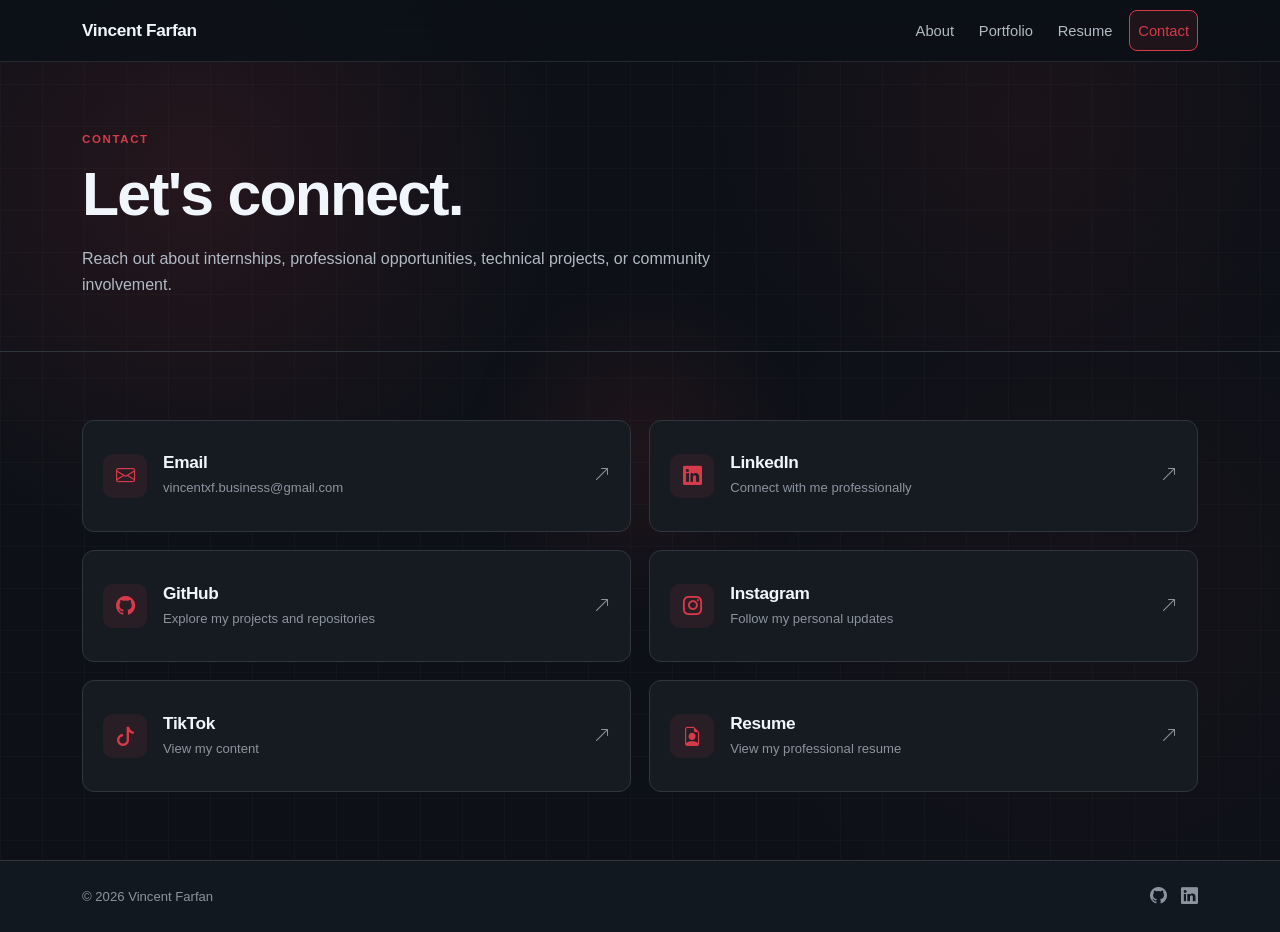
==== contact.html @ 627cd4a5 "Updated Styling" ====
<!DOCTYPE html>
<html lang="en">
<head>
    <meta charset="UTF-8" />
    <meta name="viewport" content="width=device-width, initial-scale=1.0" />

    <meta
        name="description"
        content="Contact Vincent Farfan through email, LinkedIn, GitHub, Instagram, and TikTok."
    />

    <title>Contact | Vincent Farfan</title>

    <link
        href="https://cdn.jsdelivr.net/npm/bootstrap@5.3.7/dist/css/bootstrap.min.css"
        rel="stylesheet"
    />

    <link
        href="https://cdn.jsdelivr.net/npm/bootstrap-icons@1.13.1/font/bootstrap-icons.min.css"
        rel="stylesheet"
    />

    <link rel="stylesheet" href="style.css" />
</head>

<body>

    <nav class="navbar navbar-expand-lg navbar-dark site-navbar">
        <div class="container">

            <a class="navbar-brand" href="index.html">
                Vincent Farfan
            </a>

            <button
                class="navbar-toggler"
                type="button"
                data-bs-toggle="collapse"
                data-bs-target="#mainNavigation"
                aria-controls="mainNavigation"
                aria-expanded="false"
                aria-label="Open navigation"
            >
                <span class="navbar-toggler-icon"></span>
            </button>

            <div
                class="collapse navbar-collapse"
                id="mainNavigation"
            >
                <ul class="navbar-nav ms-auto align-items-lg-center">

                    <li class="nav-item">
                        <a class="nav-link" href="index.html">
                            About
                        </a>
                    </li>

                    <li class="nav-item">
                        <a class="nav-link" href="portfolio.html">
                            Portfolio
                        </a>
                    </li>

                    <li class="nav-item">
                        <a class="nav-link" href="resume.html">
                            Resume
                        </a>
                    </li>

                    <li class="nav-item">
                        <a
                            class="nav-link contact-nav-link active"
                            aria-current="page"
                            href="contact.html"
                        >
                            Contact
                        </a>
                    </li>

                </ul>
            </div>

        </div>
    </nav>

    <main>

        <section class="page-hero">
            <div class="container">

                <p class="eyebrow">Contact</p>

                <h1>Let's connect.</h1>

                <p>
                    Reach out about internships, professional opportunities,
                    technical projects, or community involvement.
                </p>

            </div>
        </section>

        <section class="page-section">
            <div class="container">

                <div class="contact-grid">

                    <!-- Email -->
                    <a
                        href="mailto:vincentxf.business@gmail.com?subject=Portfolio%20Inquiry"
                        class="contact-card"
                    >
                        <i class="bi bi-envelope contact-icon"></i>

                        <div>
                            <h2>Email</h2>

                            <p>
                                vincentxf.business@gmail.com
                            </p>
                        </div>

                        <i class="bi bi-arrow-up-right contact-arrow"></i>
                    </a>

                    <!-- LinkedIn -->
                    <a
                        href="https://www.linkedin.com/in/vincent-farfan-723b922ba"
                        target="_blank"
                        rel="noopener noreferrer"
                        class="contact-card"
                    >
                        <i class="bi bi-linkedin contact-icon"></i>

                        <div>
                            <h2>LinkedIn</h2>

                            <p>
                                Connect with me professionally
                            </p>
                        </div>

                        <i class="bi bi-arrow-up-right contact-arrow"></i>
                    </a>

                    <!-- GitHub -->
                    <a
                        href="https://github.com/VXF-Vinnie"
                        target="_blank"
                        rel="noopener noreferrer"
                        class="contact-card"
                    >
                        <i class="bi bi-github contact-icon"></i>

                        <div>
                            <h2>GitHub</h2>

                            <p>
                                Explore my projects and repositories
                            </p>
                        </div>

                        <i class="bi bi-arrow-up-right contact-arrow"></i>
                    </a>

                    <!-- Instagram -->
                    <a
                        href="https://www.instagram.com/vinnie_vxf/"
                        target="_blank"
                        rel="noopener noreferrer"
                        class="contact-card"
                    >
                        <i class="bi bi-instagram contact-icon"></i>

                        <div>
                            <h2>Instagram</h2>

                            <p>
                                Follow my personal updates
                            </p>
                        </div>

                        <i class="bi bi-arrow-up-right contact-arrow"></i>
                    </a>

                    <!-- TikTok -->
                    <a
                        href="https://www.tiktok.com/@vinnie_VXF"
                        target="_blank"
                        rel="noopener noreferrer"
                        class="contact-card"
                    >
                        <i class="bi bi-tiktok contact-icon"></i>

                        <div>
                            <h2>TikTok</h2>

                            <p>
                                View my content
                            </p>
                        </div>

                        <i class="bi bi-arrow-up-right contact-arrow"></i>
                    </a>

                    <!-- Resume -->
                    <a
                        href="assets/Vincent_Farfan_Resume.pdf"
                        target="_blank"
                        rel="noopener noreferrer"
                        class="contact-card"
                    >
                        <i class="bi bi-file-earmark-person contact-icon"></i>

                        <div>
                            <h2>Resume</h2>

                            <p>
                                View my professional resume
                            </p>
                        </div>

                        <i class="bi bi-arrow-up-right contact-arrow"></i>
                    </a>

                </div>

            </div>
        </section>

    </main>

    <footer class="site-footer">
        <div class="container footer-content">

            <p>
                &copy; <span class="current-year"></span> Vincent Farfan
            </p>

            <div class="footer-socials">

                <a
                    href="https://github.com/VXF-Vinnie"
                    target="_blank"
                    rel="noopener noreferrer"
                    aria-label="Vincent Farfan on GitHub"
                >
                    <i class="bi bi-github"></i>
                </a>

                <a
                    href="https://www.linkedin.com/in/vincent-farfan-723b922ba"
                    target="_blank"
                    rel="noopener noreferrer"
                    aria-label="Vincent Farfan on LinkedIn"
                >
                    <i class="bi bi-linkedin"></i>
                </a>

            </div>

        </div>
    </footer>

    <script src="https://cdn.jsdelivr.net/npm/bootstrap@5.3.7/dist/js/bootstrap.bundle.min.js"></script>
    <script src="script.js"></script>

</body>
</html>
---- style.css ----
/* ========================================
   Global Variables
======================================== */

:root {
    --background: #0d1117;
    --background-secondary: #111820;
    --card-background: #161b22;
    --card-hover: #1c222b;
    --border-color: #30363d;

    --primary-text: #f0f6fc;
    --secondary-text: #b1bac4;
    --muted-text: #8b949e;

    --accent: #d73a49;
    --accent-hover: #ed4c5c;
    --accent-soft: rgba(215, 58, 73, 0.1);

    --border-radius: 12px;
    --transition: 0.25s ease;
}


/* ========================================
   Base Styles
======================================== */

* {
    box-sizing: border-box;
}

html {
    scroll-behavior: smooth;
}

body {
    min-height: 100vh;
    margin: 0;

    display: flex;
    flex-direction: column;

    color: var(--primary-text);

    font-family:
        Inter,
        -apple-system,
        BlinkMacSystemFont,
        "Segoe UI",
        sans-serif;

    font-size: 0.96rem;
    line-height: 1.65;

    background-color: var(--background);

    background-image:
        radial-gradient(
            circle at 15% 20%,
            rgba(215, 58, 73, 0.12),
            transparent 28%
        ),
        radial-gradient(
            circle at 85% 65%,
            rgba(120, 30, 45, 0.08),
            transparent 30%
        ),
        linear-gradient(
            rgba(255, 255, 255, 0.018) 1px,
            transparent 1px
        ),
        linear-gradient(
            90deg,
            rgba(255, 255, 255, 0.018) 1px,
            transparent 1px
        );

    background-size:
        auto,
        auto,
        42px 42px,
        42px 42px;

    background-attachment: fixed;
}

main {
    flex: 1;
}

img {
    display: block;
    max-width: 100%;
}

a {
    color: inherit;
}

h1,
h2,
h3 {
    margin-top: 0;
    color: var(--primary-text);
    font-weight: 700;
}

h1 {
    max-width: 760px;
    font-size: clamp(2.2rem, 5vw, 3.8rem);
    line-height: 1.1;
    letter-spacing: -0.03em;
}

h2 {
    font-size: clamp(1.55rem, 3vw, 2.25rem);
    line-height: 1.2;
    letter-spacing: -0.02em;
}

h3 {
    font-size: 1.08rem;
}

p {
    color: var(--secondary-text);
}


/* ========================================
   Navigation
======================================== */

.site-navbar {
    position: sticky;
    top: 0;
    z-index: 1000;

    padding: 0.65rem 0;

    background-color: rgba(13, 17, 23, 0.92);
    border-bottom: 1px solid rgba(48, 54, 61, 0.7);

    backdrop-filter: blur(14px);
    -webkit-backdrop-filter: blur(14px);
}

.navbar-brand {
    color: var(--primary-text);
    font-size: 1.08rem;
    font-weight: 700;
    letter-spacing: -0.02em;
}

.navbar-brand:hover,
.navbar-brand:focus {
    color: var(--accent);
}

.site-navbar .nav-link {
    position: relative;

    margin-left: 0.55rem;
    padding: 0.45rem 0.65rem;

    color: var(--secondary-text);
    font-size: 0.92rem;
    font-weight: 500;

    transition:
        color var(--transition),
        background-color var(--transition),
        border-color var(--transition);
}

.site-navbar .nav-link:hover,
.site-navbar .nav-link:focus {
    color: var(--primary-text);
}

.site-navbar .nav-link.active {
    color: var(--accent);
}

.contact-nav-link {
    border: 1px solid var(--border-color);
    border-radius: 8px;
}

.contact-nav-link:hover,
.contact-nav-link.active {
    border-color: var(--accent);
    background-color: var(--accent-soft);
}

.navbar-toggler {
    border-color: var(--border-color);
}

.navbar-toggler:focus {
    box-shadow: 0 0 0 0.18rem var(--accent-soft);
}


/* ========================================
   Shared Layout
======================================== */

.eyebrow {
    margin-bottom: 0.75rem;

    color: var(--accent);
    font-size: 0.72rem;
    font-weight: 700;
    letter-spacing: 0.14em;
    text-transform: uppercase;
}

.page-section {
    padding: 4.25rem 0;
}

.alternate-section {
    background-color: rgba(17, 24, 32, 0.88);
    border-top: 1px solid var(--border-color);
    border-bottom: 1px solid var(--border-color);

    backdrop-filter: blur(4px);
    -webkit-backdrop-filter: blur(4px);
}

.section-heading {
    max-width: 700px;
    margin-bottom: 2.25rem;
}

.section-heading > p:last-child {
    margin-bottom: 0;
    font-size: 1rem;
}


/* ========================================
   About Landing Page
======================================== */

.about-hero {
    min-height: auto;
    padding: 4.75rem 0;

    display: flex;
    align-items: center;
}

.hero-lead {
    max-width: 700px;

    margin-top: 1.25rem;
    margin-bottom: 0.85rem;

    color: var(--primary-text);
    font-size: clamp(1.05rem, 1.6vw, 1.22rem);
    line-height: 1.55;
}

.hero-description {
    max-width: 650px;
    margin-bottom: 0;

    color: var(--secondary-text);
    font-size: 0.98rem;
}

.profile-photo-wrapper {
    width: min(275px, 70vw);
    aspect-ratio: 1;
    margin-inline: auto;

    padding: 6px;

    background:
        linear-gradient(
            145deg,
            var(--accent),
            transparent 52%
        );

    border-radius: 50%;
}

.profile-photo {
    width: 100%;
    height: 100%;

    object-fit: cover;
    object-position: center;

    border: 6px solid var(--background);
    border-radius: 50%;
}

.about-copy {
    max-width: 800px;
}

.about-copy p {
    margin-bottom: 1.15rem;
    font-size: 1rem;
}

.about-copy p:last-child {
    margin-bottom: 0;
}


/* ========================================
   Buttons
======================================== */

.button-group {
    display: flex;
    flex-wrap: wrap;
    gap: 0.8rem;

    margin-top: 1.6rem;
}

.site-button {
    min-height: 41px;
    padding: 0.58rem 0.95rem;

    display: inline-flex;
    align-items: center;
    justify-content: center;
    gap: 0.45rem;

    border: 1px solid transparent;
    border-radius: 8px;

    text-decoration: none;
    font-size: 0.9rem;
    font-weight: 600;

    transition:
        transform var(--transition),
        border-color var(--transition),
        background-color var(--transition),
        color var(--transition);
}

.site-button:hover {
    transform: translateY(-2px);
}

.primary-button {
    background-color: var(--accent);
    color: #ffffff;
}

.primary-button:hover,
.primary-button:focus {
    background-color: var(--accent-hover);
    color: #ffffff;
}

.secondary-button {
    background-color: transparent;
    border-color: var(--border-color);
    color: var(--primary-text);
}

.secondary-button:hover,
.secondary-button:focus {
    background-color: var(--card-background);
    border-color: var(--accent);
    color: var(--primary-text);
}


/* ========================================
   Information Cards
======================================== */

.information-card {
    height: 100%;
    padding: 1.5rem;

    background: rgba(22, 27, 34, 0.82);
    border: 1px solid rgba(255,255,255,.06);
    border-radius: var(--border-radius);

    backdrop-filter: blur(10px);
    -webkit-backdrop-filter: blur(10px);

    transition:
        transform .25s ease,
        border-color .25s ease,
        box-shadow .25s ease;
}

.information-card:hover{
    transform: translateY(-4px);
    border-color: rgba(215,58,73,.45);

    box-shadow:
        0 12px 30px rgba(0,0,0,.35),
        0 0 20px rgba(215,58,73,.08);
}

.card-icon {
    display: inline-block;
    margin-bottom: 1rem;

    color: var(--accent);
    font-size: 1.55rem;
}

.information-card h3 {
    margin-bottom: 0.55rem;
}

.information-card p {
    margin-bottom: 0;
    font-size: 0.94rem;
}


/* ========================================
   Community Service
======================================== */

.community-card {
    padding: 1.5rem;

    display: flex;
    align-items: flex-start;
    gap: 1.1rem;

    background-color: var(--card-background);
    border: 1px solid var(--border-color);
    border-radius: var(--border-radius);
}

.community-icon {
    width: 48px;
    height: 48px;
    flex-shrink: 0;

    display: grid;
    place-items: center;

    background-color: var(--accent-soft);
    border-radius: 10px;

    color: var(--accent);
    font-size: 1.3rem;
}

.community-card h3 {
    margin-bottom: 0.5rem;
}

.community-card p:last-child {
    margin-bottom: 0;
}

.placeholder-note {
    color: var(--muted-text);
    font-style: italic;
}


/* ========================================
   Interior Page Hero
======================================== */

.page-hero {
    padding: 4.25rem 0 3.25rem;

    background:
        radial-gradient(
            circle at 80% 20%,
            rgba(215, 58, 73, 0.07),
            transparent 32%
        );

    border-bottom: 1px solid var(--border-color);
}

.page-hero h1 {
    max-width: 820px;
}

.page-hero > .container > p:last-of-type {
    max-width: 680px;

    margin-top: 1.1rem;
    margin-bottom: 0;

    font-size: 1rem;
}


/* ========================================
   Portfolio
======================================== */

.portfolio-grid {
    display: grid;
    grid-template-columns: repeat(2, minmax(0, 1fr));
    gap: 1.4rem;
}

.project-card {
    min-height: 100%;
    padding: 1.75rem;

    display: flex;
    flex-direction: column;

    background: rgba(22,27,34,.82);
    border: 1px solid rgba(255,255,255,.06);
    border-radius: var(--border-radius);

    backdrop-filter: blur(10px);
    -webkit-backdrop-filter: blur(10px);

    transition:
        transform .25s ease,
        border-color .25s ease,
        box-shadow .25s ease;
}

.project-card:hover{

    transform: translateY(-4px);

    border-color: rgba(215,58,73,.45);

    box-shadow:
        0 12px 30px rgba(0,0,0,.35),
        0 0 20px rgba(215,58,73,.08);
}

.project-card-header {
    margin-bottom: 1.1rem;

    display: flex;
    align-items: center;
    justify-content: space-between;
}

.project-number {
    color: var(--muted-text);
    font-family: monospace;
    font-size: 0.82rem;
}

.project-icon {
    color: var(--accent);
    font-size: 1.55rem;
}

.project-card h2 {
    font-size: 1.45rem;
}

.project-card p {
    font-size: 0.94rem;
}

.project-tech {
    color: var(--accent);
    font-size: 0.82rem;
    font-weight: 600;
}

.tag-list {
    margin-top: auto;
    padding-top: 1.15rem;

    display: flex;
    flex-wrap: wrap;
    gap: 0.5rem;
}

.tag-list span {
    padding: 0.28rem 0.58rem;

    background-color: var(--accent-soft);
    border: 1px solid rgba(215, 58, 73, 0.22);
    border-radius: 999px;

    color: var(--secondary-text);
    font-size: 0.74rem;
}

.project-links {
    margin-top: 1.35rem;

    display: flex;
    flex-wrap: wrap;
    gap: 0.7rem;
}


/* ========================================
   Resume
======================================== */

.resume-grid {
    margin-bottom: 1.5rem;

    display: grid;
    grid-template-columns: repeat(2, minmax(0, 1fr));
    gap: 1.4rem;
}

.resume-card {

    padding: 1.5rem;

    background: rgba(22,27,34,.82);

    border: 1px solid rgba(255,255,255,.06);

    border-radius: var(--border-radius);

    backdrop-filter: blur(10px);
    -webkit-backdrop-filter: blur(10px);

    transition:
        transform .25s ease,
        border-color .25s ease,
        box-shadow .25s ease;
}

.resume-card:hover{

    transform: translateY(-4px);

    border-color: rgba(215,58,73,.45);

    box-shadow:
        0 12px 30px rgba(0,0,0,.35),
        0 0 20px rgba(215,58,73,.08);
}

.full-width-card {
    width: 100%;
}

.resume-heading {
    margin-bottom: 1.15rem;

    display: flex;
    align-items: center;
    gap: 0.7rem;
}

.resume-heading i {
    color: var(--accent);
    font-size: 1.3rem;
}

.resume-heading h2 {
    margin-bottom: 0;
    font-size: 1.4rem;
}

.resume-card h3 {
    margin-bottom: 0.4rem;
}

.resume-card p,
.resume-card li {
    font-size: 0.94rem;
}

.resume-card ul {
    margin-bottom: 0;
    padding-left: 1.15rem;

    color: var(--secondary-text);
}

.skill-group {
    margin-bottom: 1rem;
}

.skill-group:last-child {
    margin-bottom: 0;
}

.skill-group h3 {
    color: var(--accent);
    font-size: 0.88rem;
}

.skill-group p {
    margin-bottom: 0;
}

.resume-project {
    padding: 1.15rem 0;
    border-bottom: 1px solid var(--border-color);
}

.resume-project:first-of-type {
    padding-top: 0;
}

.resume-project:last-child {
    padding-bottom: 0;
    border-bottom: 0;
}

.resume-project p:last-child {
    margin-bottom: 0;
}

.resume-preview {
    overflow: hidden;

    background-color: var(--card-background);
    border: 1px solid var(--border-color);
    border-radius: var(--border-radius);
}

.resume-frame {
    width: 100%;
    height: 720px;

    display: block;

    border: 0;
}


/* ========================================
   Contact
======================================== */

.contact-grid {
    display: grid;
    grid-template-columns: repeat(2, minmax(0, 1fr));
    gap: 1.15rem;
}

.contact-card {
    min-height: 112px;
    padding: 1.25rem;

    display: grid;
    grid-template-columns: auto 1fr auto;
    align-items: center;
    gap: 1rem;

    background-color: var(--card-background);
    border: 1px solid var(--border-color);
    border-radius: var(--border-radius);

    color: var(--primary-text);
    text-decoration: none;

    transition:
        transform var(--transition),
        border-color var(--transition),
        background-color var(--transition);
}

.contact-card:hover,
.contact-card:focus {
    transform: translateY(-3px);
    background-color: var(--card-hover);
    border-color: var(--accent);
    color: var(--primary-text);
}

.contact-icon {
    width: 44px;
    height: 44px;

    display: grid;
    place-items: center;

    background-color: var(--accent-soft);
    border-radius: 10px;

    color: var(--accent);
    font-size: 1.2rem;
}

.contact-card h2 {
    margin-bottom: 0.25rem;
    font-size: 1.08rem;
}

.contact-card p {
    margin-bottom: 0;

    color: var(--muted-text);
    font-size: 0.82rem;

    overflow-wrap: anywhere;
}

.contact-arrow {
    color: var(--muted-text);
    font-size: 1rem;

    transition:
        color var(--transition),
        transform var(--transition);
}

.contact-card:hover .contact-arrow {
    color: var(--accent);
    transform: translate(2px, -2px);
}


/* ========================================
   Footer
======================================== */

.site-footer {
    padding: 1.35rem 0;

    background-color: var(--background-secondary);
    border-top: 1px solid var(--border-color);
}

.footer-content {
    display: flex;
    align-items: center;
    justify-content: space-between;
    gap: 1rem;
}

.footer-content p {
    margin-bottom: 0;

    color: var(--muted-text);
    font-size: 0.82rem;
}

.footer-socials {
    display: flex;
    align-items: center;
    gap: 0.85rem;
}

.footer-socials a {
    color: var(--muted-text);
    font-size: 1.05rem;

    transition:
        color var(--transition),
        transform var(--transition);
}

.footer-socials a:hover,
.footer-socials a:focus {
    color: var(--accent);
    transform: translateY(-2px);
}


/* ========================================
   Responsive Design
======================================== */

@media (max-width: 991px) {
    .site-navbar .nav-link {
        margin-left: 0;
        margin-top: 0.3rem;
    }

    .contact-nav-link {
        display: inline-block;
    }

    .about-hero {
        padding: 4rem 0;
    }

    .portfolio-grid,
    .resume-grid {
        grid-template-columns: 1fr;
    }
}

@media (max-width: 767px) {
    .page-section {
        padding: 3.6rem 0;
    }

    .page-hero {
        padding: 3.75rem 0 3rem;
    }

    .profile-photo-wrapper {
        width: min(240px, 68vw);
    }

    .community-card{

    padding:1.5rem;

    display:flex;
    gap:1.25rem;

    background:rgba(22,27,34,.82);

    border:1px solid rgba(255,255,255,.06);

    border-radius:var(--border-radius);

    backdrop-filter:blur(10px);
    -webkit-backdrop-filter:blur(10px);

    transition:
        transform .25s ease,
        border-color .25s ease,
        box-shadow .25s ease;
}

.community-card:hover{

    transform:translateY(-4px);

    border-color:rgba(215,58,73,.45);

    box-shadow:
        0 12px 30px rgba(0,0,0,.35),
        0 0 20px rgba(215,58,73,.08);
}

    .contact-grid {
        grid-template-columns: 1fr;
    }

    .contact-card{

    min-height:110px;

    padding:1.35rem;

    display:grid;

    grid-template-columns:auto 1fr auto;

    gap:1rem;

    align-items:center;

    background:rgba(22,27,34,.82);

    border:1px solid rgba(255,255,255,.06);

    border-radius:var(--border-radius);

    color:var(--primary-text);

    text-decoration:none;

    backdrop-filter:blur(10px);
    -webkit-backdrop-filter:blur(10px);

    transition:
        transform .25s ease,
        border-color .25s ease,
        box-shadow .25s ease;
}

.contact-card:hover{

    transform:translateY(-4px);

    border-color:rgba(215,58,73,.45);

    color:var(--primary-text);

    box-shadow:
        0 12px 30px rgba(0,0,0,.35),
        0 0 20px rgba(215,58,73,.08);
}

    .resume-frame {
        height: 560px;
    }
}

@media (max-width: 575px) {
    h1 {
        font-size: 2.15rem;
    }

    h2 {
        font-size: 1.55rem;
    }

    .button-group,
    .project-links {
        flex-direction: column;
    }

    .site-button {
        width: 100%;
    }

    .project-card,
    .resume-card,
    .information-card,
    .community-card {
        padding: 1.25rem;
    }

    .contact-card {
        grid-template-columns: auto 1fr;
    }

    .contact-arrow {
        display: none;
    }

    .footer-content {
        flex-direction: column;
        text-align: center;
    }

    .resume-frame {
        height: 480px;
    }
}
body::before {
    content: "";
    position: fixed;
    inset: 0;
    z-index: -1;
    pointer-events: none;

    background:
        radial-gradient(
            420px circle at var(--mouse-x, 50%) var(--mouse-y, 50%),
            rgba(215, 58, 73, 0.09),
            transparent 42%
        );
}
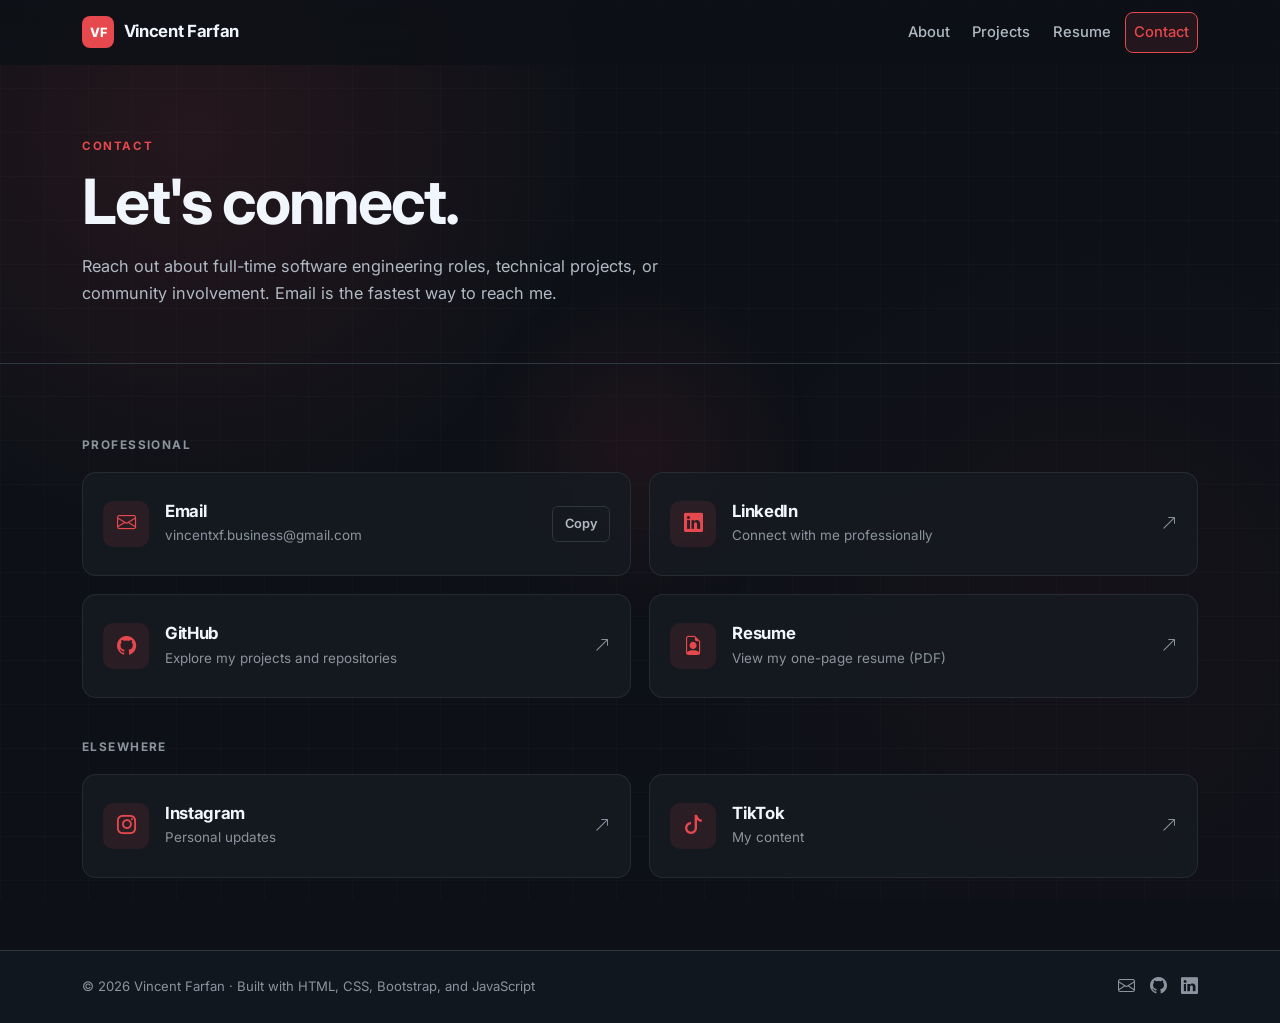
==== commit b6969888: "Redesign site, fix headshot path, add Split and SCRUBIT projects, update resume" ====
--- a/contact.html
+++ b/contact.html
@@ -3,226 +3,149 @@
 <head>
     <meta charset="UTF-8" />
     <meta name="viewport" content="width=device-width, initial-scale=1.0" />
-
-    <meta
-        name="description"
-        content="Contact Vincent Farfan through email, LinkedIn, GitHub, Instagram, and TikTok."
-    />
+    <meta name="description" content="Contact Vincent Farfan by email, LinkedIn, or GitHub." />
+    <meta name="author" content="Vincent Farfan" />
+    <meta name="theme-color" content="#0d1117" />
 
     <title>Contact | Vincent Farfan</title>
 
-    <link
-        href="https://cdn.jsdelivr.net/npm/bootstrap@5.3.7/dist/css/bootstrap.min.css"
-        rel="stylesheet"
-    />
+    <!-- Social link previews -->
+    <meta property="og:type" content="website" />
+    <meta property="og:title" content="Contact | Vincent Farfan" />
+    <meta property="og:description" content="Contact Vincent Farfan by email, LinkedIn, or GitHub." />
+    <meta property="og:url" content="https://vxf-vinnie.github.io/contact.html" />
+    <meta property="og:image" content="https://vxf-vinnie.github.io/images/vincentpfp.PNG" />
+    <link rel="canonical" href="https://vxf-vinnie.github.io/contact.html" />
 
-    <link
-        href="https://cdn.jsdelivr.net/npm/bootstrap-icons@1.13.1/font/bootstrap-icons.min.css"
-        rel="stylesheet"
-    />
+    <link rel="icon" href="favicon.svg" type="image/svg+xml" />
 
+    <!-- Fonts -->
+    <link rel="preconnect" href="https://fonts.googleapis.com" />
+    <link rel="preconnect" href="https://fonts.gstatic.com" crossorigin />
+    <link href="https://fonts.googleapis.com/css2?family=Inter:wght@400;500;600;700;800&display=swap" rel="stylesheet" />
+
+    <!-- Bootstrap + icons -->
+    <link href="https://cdn.jsdelivr.net/npm/bootstrap@5.3.7/dist/css/bootstrap.min.css" rel="stylesheet" />
+    <link href="https://cdn.jsdelivr.net/npm/bootstrap-icons@1.13.1/font/bootstrap-icons.min.css" rel="stylesheet" />
+
+    <!-- Custom CSS -->
     <link rel="stylesheet" href="style.css" />
 </head>
 
 <body>
 
+    <a class="skip-link" href="#main">Skip to content</a>
+
+    <!-- Navigation -->
     <nav class="navbar navbar-expand-lg navbar-dark site-navbar">
         <div class="container">
 
             <a class="navbar-brand" href="index.html">
+                <span class="brand-mark" aria-hidden="true">VF</span>
                 Vincent Farfan
             </a>
 
-            <button
-                class="navbar-toggler"
-                type="button"
-                data-bs-toggle="collapse"
-                data-bs-target="#mainNavigation"
-                aria-controls="mainNavigation"
-                aria-expanded="false"
-                aria-label="Open navigation"
-            >
+            <button class="navbar-toggler" type="button" data-bs-toggle="collapse" data-bs-target="#mainNavigation"
+                aria-controls="mainNavigation" aria-expanded="false" aria-label="Open navigation">
                 <span class="navbar-toggler-icon"></span>
             </button>
 
-            <div
-                class="collapse navbar-collapse"
-                id="mainNavigation"
-            >
+            <div class="collapse navbar-collapse" id="mainNavigation">
                 <ul class="navbar-nav ms-auto align-items-lg-center">
-
                     <li class="nav-item">
-                        <a class="nav-link" href="index.html">
-                            About
-                        </a>
+                        <a class="nav-link" href="index.html">About</a>
                     </li>
-
                     <li class="nav-item">
-                        <a class="nav-link" href="portfolio.html">
-                            Portfolio
-                        </a>
+                        <a class="nav-link" href="portfolio.html">Projects</a>
                     </li>
-
                     <li class="nav-item">
-                        <a class="nav-link" href="resume.html">
-                            Resume
-                        </a>
+                        <a class="nav-link" href="resume.html">Resume</a>
                     </li>
-
                     <li class="nav-item">
-                        <a
-                            class="nav-link contact-nav-link active"
-                            aria-current="page"
-                            href="contact.html"
-                        >
-                            Contact
-                        </a>
+                        <a class="nav-link contact-nav-link active" aria-current="page" href="contact.html">Contact</a>
                     </li>
-
                 </ul>
             </div>
 
         </div>
     </nav>
 
-    <main>
+    <main id="main">
 
         <section class="page-hero">
             <div class="container">
-
                 <p class="eyebrow">Contact</p>
-
                 <h1>Let's connect.</h1>
-
-                <p>
-                    Reach out about internships, professional opportunities,
-                    technical projects, or community involvement.
+                <p class="page-hero-lead">
+                    Reach out about full-time software engineering roles, technical projects,
+                    or community involvement. Email is the fastest way to reach me.
                 </p>
-
             </div>
         </section>
 
         <section class="page-section">
             <div class="container">
 
+                <p class="contact-group-label">Professional</p>
                 <div class="contact-grid">
 
-                    <!-- Email -->
-                    <a
-                        href="mailto:vincentxf.business@gmail.com?subject=Portfolio%20Inquiry"
-                        class="contact-card"
-                    >
-                        <i class="bi bi-envelope contact-icon"></i>
+                    <div class="contact-card card-surface card-hover is-email reveal">
+                        <span class="contact-icon"><i class="bi bi-envelope"></i></span>
+                        <div>
+                            <h2><a href="mailto:vincentxf.business@gmail.com?subject=Portfolio%20Inquiry">Email</a></h2>
+                            <p>vincentxf.business@gmail.com</p>
+                        </div>
+                        <button type="button" class="copy-button" data-copy="vincentxf.business@gmail.com">Copy</button>
+                    </div>
 
+                    <a href="https://www.linkedin.com/in/vincent-farfan-723b922ba" target="_blank" rel="noopener noreferrer" class="contact-card card-surface card-hover reveal">
+                        <span class="contact-icon"><i class="bi bi-linkedin"></i></span>
                         <div>
-                            <h2>Email</h2>
-
-                            <p>
-                                vincentxf.business@gmail.com
-                            </p>
+                            <h2>LinkedIn</h2>
+                            <p>Connect with me professionally</p>
                         </div>
-
-                        <i class="bi bi-arrow-up-right contact-arrow"></i>
+                        <i class="bi bi-arrow-up-right contact-arrow" aria-hidden="true"></i>
                     </a>
 
-                    <!-- LinkedIn -->
-                    <a
-                        href="https://www.linkedin.com/in/vincent-farfan-723b922ba"
-                        target="_blank"
-                        rel="noopener noreferrer"
-                        class="contact-card"
-                    >
-                        <i class="bi bi-linkedin contact-icon"></i>
-
+                    <a href="https://github.com/VXF-Vinnie" target="_blank" rel="noopener noreferrer" class="contact-card card-surface card-hover reveal">
+                        <span class="contact-icon"><i class="bi bi-github"></i></span>
                         <div>
-                            <h2>LinkedIn</h2>
-
-                            <p>
-                                Connect with me professionally
-                            </p>
+                            <h2>GitHub</h2>
+                            <p>Explore my projects and repositories</p>
                         </div>
-
-                        <i class="bi bi-arrow-up-right contact-arrow"></i>
+                        <i class="bi bi-arrow-up-right contact-arrow" aria-hidden="true"></i>
                     </a>
 
-                    <!-- GitHub -->
-                    <a
-                        href="https://github.com/VXF-Vinnie"
-                        target="_blank"
-                        rel="noopener noreferrer"
-                        class="contact-card"
-                    >
-                        <i class="bi bi-github contact-icon"></i>
-
+                    <a href="assets/Vincent_Farfan_Resume.pdf" target="_blank" rel="noopener noreferrer" class="contact-card card-surface card-hover reveal">
+                        <span class="contact-icon"><i class="bi bi-file-earmark-person"></i></span>
                         <div>
-                            <h2>GitHub</h2>
-
-                            <p>
-                                Explore my projects and repositories
-                            </p>
+                            <h2>Resume</h2>
+                            <p>View my one-page resume (PDF)</p>
                         </div>
-
-                        <i class="bi bi-arrow-up-right contact-arrow"></i>
+                        <i class="bi bi-arrow-up-right contact-arrow" aria-hidden="true"></i>
                     </a>
 
-                    <!-- Instagram -->
-                    <a
-                        href="https://www.instagram.com/vinnie_vxf/"
-                        target="_blank"
-                        rel="noopener noreferrer"
-                        class="contact-card"
-                    >
-                        <i class="bi bi-instagram contact-icon"></i>
+                </div>
 
+                <p class="contact-group-label">Elsewhere</p>
+                <div class="contact-grid">
+
+                    <a href="https://www.instagram.com/vinnie_vxf/" target="_blank" rel="noopener noreferrer" class="contact-card card-surface card-hover reveal">
+                        <span class="contact-icon"><i class="bi bi-instagram"></i></span>
                         <div>
                             <h2>Instagram</h2>
-
-                            <p>
-                                Follow my personal updates
-                            </p>
+                            <p>Personal updates</p>
                         </div>
-
-                        <i class="bi bi-arrow-up-right contact-arrow"></i>
+                        <i class="bi bi-arrow-up-right contact-arrow" aria-hidden="true"></i>
                     </a>
 
-                    <!-- TikTok -->
-                    <a
-                        href="https://www.tiktok.com/@vinnie_VXF"
-                        target="_blank"
-                        rel="noopener noreferrer"
-                        class="contact-card"
-                    >
-                        <i class="bi bi-tiktok contact-icon"></i>
-
+                    <a href="https://www.tiktok.com/@vinnie_VXF" target="_blank" rel="noopener noreferrer" class="contact-card card-surface card-hover reveal">
+                        <span class="contact-icon"><i class="bi bi-tiktok"></i></span>
                         <div>
                             <h2>TikTok</h2>
-
-                            <p>
-                                View my content
-                            </p>
+                            <p>My content</p>
                         </div>
-
-                        <i class="bi bi-arrow-up-right contact-arrow"></i>
-                    </a>
-
-                    <!-- Resume -->
-                    <a
-                        href="assets/Vincent_Farfan_Resume.pdf"
-                        target="_blank"
-                        rel="noopener noreferrer"
-                        class="contact-card"
-                    >
-                        <i class="bi bi-file-earmark-person contact-icon"></i>
-
-                        <div>
-                            <h2>Resume</h2>
-
-                            <p>
-                                View my professional resume
-                            </p>
-                        </div>
-
-                        <i class="bi bi-arrow-up-right contact-arrow"></i>
+                        <i class="bi bi-arrow-up-right contact-arrow" aria-hidden="true"></i>
                     </a>
 
                 </div>
@@ -232,40 +155,26 @@
 
     </main>
 
+    <!-- Footer -->
     <footer class="site-footer">
         <div class="container footer-content">
 
-            <p>
-                &copy; <span class="current-year"></span> Vincent Farfan
-            </p>
+            <p>&copy; <span class="current-year"></span> Vincent Farfan &middot; Built with HTML, CSS, Bootstrap, and JavaScript</p>
 
             <div class="footer-socials">
-
-                <a
-                    href="https://github.com/VXF-Vinnie"
-                    target="_blank"
-                    rel="noopener noreferrer"
-                    aria-label="Vincent Farfan on GitHub"
-                >
-                    <i class="bi bi-github"></i>
-                </a>
-
-                <a
-                    href="https://www.linkedin.com/in/vincent-farfan-723b922ba"
-                    target="_blank"
-                    rel="noopener noreferrer"
-                    aria-label="Vincent Farfan on LinkedIn"
-                >
-                    <i class="bi bi-linkedin"></i>
-                </a>
-
+                <a href="mailto:vincentxf.business@gmail.com" aria-label="Email Vincent Farfan"><i class="bi bi-envelope"></i></a>
+                <a href="https://github.com/VXF-Vinnie" target="_blank" rel="noopener noreferrer" aria-label="Vincent Farfan on GitHub"><i class="bi bi-github"></i></a>
+                <a href="https://www.linkedin.com/in/vincent-farfan-723b922ba" target="_blank" rel="noopener noreferrer" aria-label="Vincent Farfan on LinkedIn"><i class="bi bi-linkedin"></i></a>
             </div>
 
         </div>
     </footer>
 
+    <!-- Bootstrap JavaScript -->
     <script src="https://cdn.jsdelivr.net/npm/bootstrap@5.3.7/dist/js/bootstrap.bundle.min.js"></script>
+
+    <!-- Custom JavaScript -->
     <script src="script.js"></script>
 
 </body>
-</html>+</html>
--- a/style.css
+++ b/style.css
@@ -1,88 +1,86 @@
 /* ========================================
-   Global Variables
+   Design Tokens
 ======================================== */
 
 :root {
     --background: #0d1117;
-    --background-secondary: #111820;
-    --card-background: #161b22;
-    --card-hover: #1c222b;
-    --border-color: #30363d;
-
-    --primary-text: #f0f6fc;
-    --secondary-text: #b1bac4;
-    --muted-text: #8b949e;
-
-    --accent: #d73a49;
-    --accent-hover: #ed4c5c;
-    --accent-soft: rgba(215, 58, 73, 0.1);
-
-    --border-radius: 12px;
-    --transition: 0.25s ease;
-}
-
-
-/* ========================================
-   Base Styles
-======================================== */
-
-* {
+    --background-secondary: #11171f;
+    --surface: rgba(22, 27, 34, 0.82);
+    --surface-solid: #161b22;
+    --surface-hover: #1c222b;
+    --border: rgba(240, 246, 252, 0.08);
+    --border-strong: #30363d;
+
+    --text: #f0f6fc;
+    --text-secondary: #b1bac4;
+    --text-muted: #8b949e;
+
+    --accent: #e5484d;
+    --accent-hover: #f2555a;
+    --accent-soft: rgba(229, 72, 77, 0.1);
+    --accent-border: rgba(229, 72, 77, 0.35);
+
+    --radius: 14px;
+    --radius-sm: 8px;
+    --ease: 0.25s ease;
+    --shadow-hover: 0 14px 34px rgba(0, 0, 0, 0.38), 0 0 24px rgba(229, 72, 77, 0.08);
+}
+
+
+/* ========================================
+   Base
+======================================== */
+
+*,
+*::before,
+*::after {
     box-sizing: border-box;
 }
 
 html {
     scroll-behavior: smooth;
+    scroll-padding-top: 80px;
 }
 
 body {
     min-height: 100vh;
     margin: 0;
-
     display: flex;
     flex-direction: column;
 
-    color: var(--primary-text);
-
-    font-family:
-        Inter,
-        -apple-system,
-        BlinkMacSystemFont,
-        "Segoe UI",
-        sans-serif;
-
-    font-size: 0.96rem;
+    color: var(--text);
+    font-family: "Inter", -apple-system, BlinkMacSystemFont, "Segoe UI", sans-serif;
+    font-size: 0.97rem;
     line-height: 1.65;
 
     background-color: var(--background);
-
     background-image:
-        radial-gradient(
-            circle at 15% 20%,
-            rgba(215, 58, 73, 0.12),
-            transparent 28%
-        ),
-        radial-gradient(
-            circle at 85% 65%,
-            rgba(120, 30, 45, 0.08),
-            transparent 30%
-        ),
-        linear-gradient(
-            rgba(255, 255, 255, 0.018) 1px,
-            transparent 1px
-        ),
-        linear-gradient(
-            90deg,
-            rgba(255, 255, 255, 0.018) 1px,
-            transparent 1px
-        );
-
-    background-size:
-        auto,
-        auto,
-        42px 42px,
-        42px 42px;
-
+        radial-gradient(circle at 15% 15%, rgba(229, 72, 77, 0.11), transparent 30%),
+        radial-gradient(circle at 85% 70%, rgba(120, 30, 45, 0.08), transparent 32%),
+        linear-gradient(rgba(255, 255, 255, 0.017) 1px, transparent 1px),
+        linear-gradient(90deg, rgba(255, 255, 255, 0.017) 1px, transparent 1px);
+    background-size: auto, auto, 44px 44px, 44px 44px;
     background-attachment: fixed;
+}
+
+/* Cursor spotlight (enabled by script.js on mouse devices only) */
+body.has-spotlight::before {
+    content: "";
+    position: fixed;
+    inset: 0;
+    z-index: 0;
+    pointer-events: none;
+    background: radial-gradient(
+        420px circle at var(--mouse-x, 50%) var(--mouse-y, 50%),
+        rgba(229, 72, 77, 0.08),
+        transparent 42%
+    );
+}
+
+main,
+.site-footer {
+    position: relative;
+    z-index: 1;
 }
 
 main {
@@ -102,29 +100,57 @@
 h2,
 h3 {
     margin-top: 0;
-    color: var(--primary-text);
+    color: var(--text);
     font-weight: 700;
 }
 
 h1 {
-    max-width: 760px;
-    font-size: clamp(2.2rem, 5vw, 3.8rem);
-    line-height: 1.1;
-    letter-spacing: -0.03em;
+    max-width: 780px;
+    font-size: clamp(2.3rem, 5vw, 3.9rem);
+    line-height: 1.08;
+    letter-spacing: -0.035em;
 }
 
 h2 {
-    font-size: clamp(1.55rem, 3vw, 2.25rem);
+    font-size: clamp(1.6rem, 3vw, 2.25rem);
     line-height: 1.2;
     letter-spacing: -0.02em;
 }
 
 h3 {
     font-size: 1.08rem;
+    letter-spacing: -0.01em;
 }
 
 p {
-    color: var(--secondary-text);
+    color: var(--text-secondary);
+}
+
+:focus-visible {
+    outline: 2px solid var(--accent);
+    outline-offset: 3px;
+    border-radius: 4px;
+}
+
+.text-accent {
+    color: var(--accent);
+}
+
+.skip-link {
+    position: absolute;
+    top: -100px;
+    left: 1rem;
+    z-index: 2000;
+    padding: 0.6rem 1rem;
+    background: var(--accent);
+    color: #fff;
+    border-radius: var(--radius-sm);
+    text-decoration: none;
+    font-weight: 600;
+}
+
+.skip-link:focus {
+    top: 1rem;
 }
 
 
@@ -136,47 +162,60 @@
     position: sticky;
     top: 0;
     z-index: 1000;
-
-    padding: 0.65rem 0;
-
-    background-color: rgba(13, 17, 23, 0.92);
-    border-bottom: 1px solid rgba(48, 54, 61, 0.7);
-
+    padding: 0.7rem 0;
+    background-color: rgba(13, 17, 23, 0.85);
+    border-bottom: 1px solid transparent;
     backdrop-filter: blur(14px);
     -webkit-backdrop-filter: blur(14px);
+    transition: border-color var(--ease), background-color var(--ease);
+}
+
+.site-navbar.is-scrolled {
+    background-color: rgba(13, 17, 23, 0.94);
+    border-bottom-color: var(--border-strong);
 }
 
 .navbar-brand {
-    color: var(--primary-text);
-    font-size: 1.08rem;
+    display: inline-flex;
+    align-items: center;
+    gap: 0.6rem;
+    color: var(--text);
+    font-size: 1.05rem;
     font-weight: 700;
     letter-spacing: -0.02em;
 }
 
 .navbar-brand:hover,
 .navbar-brand:focus {
-    color: var(--accent);
+    color: var(--text);
+}
+
+.brand-mark {
+    width: 32px;
+    height: 32px;
+    display: grid;
+    place-items: center;
+    background: var(--accent);
+    border-radius: 8px;
+    color: #fff;
+    font-size: 0.8rem;
+    font-weight: 800;
+    letter-spacing: 0;
 }
 
 .site-navbar .nav-link {
-    position: relative;
-
-    margin-left: 0.55rem;
-    padding: 0.45rem 0.65rem;
-
-    color: var(--secondary-text);
+    margin-left: 0.4rem;
+    padding: 0.45rem 0.75rem;
+    color: var(--text-secondary);
     font-size: 0.92rem;
     font-weight: 500;
-
-    transition:
-        color var(--transition),
-        background-color var(--transition),
-        border-color var(--transition);
+    border-radius: var(--radius-sm);
+    transition: color var(--ease), background-color var(--ease), border-color var(--ease);
 }
 
 .site-navbar .nav-link:hover,
 .site-navbar .nav-link:focus {
-    color: var(--primary-text);
+    color: var(--text);
 }
 
 .site-navbar .nav-link.active {
@@ -184,18 +223,17 @@
 }
 
 .contact-nav-link {
-    border: 1px solid var(--border-color);
-    border-radius: 8px;
-}
-
-.contact-nav-link:hover,
-.contact-nav-link.active {
+    border: 1px solid var(--border-strong);
+}
+
+.site-navbar .contact-nav-link:hover,
+.site-navbar .contact-nav-link.active {
     border-color: var(--accent);
     background-color: var(--accent-soft);
 }
 
 .navbar-toggler {
-    border-color: var(--border-color);
+    border-color: var(--border-strong);
 }
 
 .navbar-toggler:focus {
@@ -209,7 +247,6 @@
 
 .eyebrow {
     margin-bottom: 0.75rem;
-
     color: var(--accent);
     font-size: 0.72rem;
     font-weight: 700;
@@ -218,16 +255,13 @@
 }
 
 .page-section {
-    padding: 4.25rem 0;
+    padding: 4.5rem 0;
 }
 
 .alternate-section {
-    background-color: rgba(17, 24, 32, 0.88);
-    border-top: 1px solid var(--border-color);
-    border-bottom: 1px solid var(--border-color);
-
-    backdrop-filter: blur(4px);
-    -webkit-backdrop-filter: blur(4px);
+    background-color: rgba(17, 23, 31, 0.85);
+    border-top: 1px solid var(--border-strong);
+    border-bottom: 1px solid var(--border-strong);
 }
 
 .section-heading {
@@ -240,68 +274,142 @@
     font-size: 1rem;
 }
 
-
-/* ========================================
-   About Landing Page
+.section-heading-row {
+    display: flex;
+    align-items: flex-end;
+    justify-content: space-between;
+    gap: 1.5rem;
+    flex-wrap: wrap;
+    margin-bottom: 2.25rem;
+}
+
+.section-heading-row .section-heading {
+    margin-bottom: 0;
+}
+
+/* Shared card surface */
+.card-surface {
+    background: var(--surface);
+    border: 1px solid var(--border);
+    border-radius: var(--radius);
+    backdrop-filter: blur(10px);
+    -webkit-backdrop-filter: blur(10px);
+    transition: transform var(--ease), border-color var(--ease), box-shadow var(--ease);
+}
+
+.card-hover:hover {
+    transform: translateY(-4px);
+    border-color: var(--accent-border);
+    box-shadow: var(--shadow-hover);
+}
+
+
+/* ========================================
+   Hero (About)
 ======================================== */
 
 .about-hero {
-    min-height: auto;
-    padding: 4.75rem 0;
-
-    display: flex;
+    padding: 5rem 0 4.5rem;
+}
+
+.status-pill {
+    display: inline-flex;
     align-items: center;
+    gap: 0.55rem;
+    margin-bottom: 1.4rem;
+    padding: 0.35rem 0.8rem 0.35rem 0.65rem;
+    background: rgba(46, 160, 67, 0.1);
+    border: 1px solid rgba(46, 160, 67, 0.35);
+    border-radius: 999px;
+    color: #7ee2a8;
+    font-size: 0.8rem;
+    font-weight: 600;
+}
+
+.status-dot {
+    width: 8px;
+    height: 8px;
+    background: #3fb950;
+    border-radius: 50%;
+    box-shadow: 0 0 0 0 rgba(63, 185, 80, 0.6);
+    animation: pulse 2.2s infinite;
+}
+
+@keyframes pulse {
+    0% { box-shadow: 0 0 0 0 rgba(63, 185, 80, 0.55); }
+    70% { box-shadow: 0 0 0 8px rgba(63, 185, 80, 0); }
+    100% { box-shadow: 0 0 0 0 rgba(63, 185, 80, 0); }
 }
 
 .hero-lead {
-    max-width: 700px;
-
-    margin-top: 1.25rem;
-    margin-bottom: 0.85rem;
-
-    color: var(--primary-text);
+    max-width: 680px;
+    margin-top: 1.3rem;
+    margin-bottom: 0.9rem;
+    color: var(--text);
     font-size: clamp(1.05rem, 1.6vw, 1.22rem);
     line-height: 1.55;
 }
 
 .hero-description {
-    max-width: 650px;
+    max-width: 640px;
     margin-bottom: 0;
-
-    color: var(--secondary-text);
     font-size: 0.98rem;
 }
 
 .profile-photo-wrapper {
-    width: min(275px, 70vw);
+    width: min(290px, 70vw);
     aspect-ratio: 1;
     margin-inline: auto;
-
     padding: 6px;
-
-    background:
-        linear-gradient(
-            145deg,
-            var(--accent),
-            transparent 52%
-        );
-
+    background: linear-gradient(145deg, var(--accent), transparent 55%);
     border-radius: 50%;
 }
 
 .profile-photo {
     width: 100%;
     height: 100%;
-
     object-fit: cover;
     object-position: center;
-
     border: 6px solid var(--background);
     border-radius: 50%;
+    background: var(--surface-solid);
+}
+
+/* Quick facts strip */
+.quick-facts {
+    margin-top: 3.5rem;
+    display: grid;
+    grid-template-columns: repeat(4, minmax(0, 1fr));
+    overflow: hidden;
+}
+
+.quick-fact {
+    padding: 1.15rem 1.35rem;
+    border-right: 1px solid var(--border);
+}
+
+.quick-fact:last-child {
+    border-right: 0;
+}
+
+.quick-fact-label {
+    display: block;
+    margin-bottom: 0.2rem;
+    color: var(--text-muted);
+    font-size: 0.72rem;
+    font-weight: 600;
+    letter-spacing: 0.08em;
+    text-transform: uppercase;
+}
+
+.quick-fact-value {
+    color: var(--text);
+    font-size: 0.95rem;
+    font-weight: 600;
 }
 
 .about-copy {
-    max-width: 800px;
+    max-width: 780px;
 }
 
 .about-copy p {
@@ -322,31 +430,22 @@
     display: flex;
     flex-wrap: wrap;
     gap: 0.8rem;
-
-    margin-top: 1.6rem;
+    margin-top: 1.7rem;
 }
 
 .site-button {
-    min-height: 41px;
-    padding: 0.58rem 0.95rem;
-
+    min-height: 42px;
+    padding: 0.58rem 1rem;
     display: inline-flex;
     align-items: center;
     justify-content: center;
     gap: 0.45rem;
-
     border: 1px solid transparent;
-    border-radius: 8px;
-
+    border-radius: var(--radius-sm);
     text-decoration: none;
     font-size: 0.9rem;
     font-weight: 600;
-
-    transition:
-        transform var(--transition),
-        border-color var(--transition),
-        background-color var(--transition),
-        color var(--transition);
+    transition: transform var(--ease), border-color var(--ease), background-color var(--ease), color var(--ease);
 }
 
 .site-button:hover {
@@ -355,26 +454,48 @@
 
 .primary-button {
     background-color: var(--accent);
-    color: #ffffff;
+    color: #fff;
 }
 
 .primary-button:hover,
 .primary-button:focus {
     background-color: var(--accent-hover);
-    color: #ffffff;
+    color: #fff;
 }
 
 .secondary-button {
     background-color: transparent;
-    border-color: var(--border-color);
-    color: var(--primary-text);
+    border-color: var(--border-strong);
+    color: var(--text);
 }
 
 .secondary-button:hover,
 .secondary-button:focus {
-    background-color: var(--card-background);
+    background-color: var(--surface-solid);
     border-color: var(--accent);
-    color: var(--primary-text);
+    color: var(--text);
+}
+
+.text-link {
+    display: inline-flex;
+    align-items: center;
+    gap: 0.35rem;
+    color: var(--accent);
+    font-size: 0.92rem;
+    font-weight: 600;
+    text-decoration: none;
+}
+
+.text-link:hover {
+    color: var(--accent-hover);
+}
+
+.text-link i {
+    transition: transform var(--ease);
+}
+
+.text-link:hover i {
+    transform: translateX(3px);
 }
 
 
@@ -384,36 +505,19 @@
 
 .information-card {
     height: 100%;
-    padding: 1.5rem;
-
-    background: rgba(22, 27, 34, 0.82);
-    border: 1px solid rgba(255,255,255,.06);
-    border-radius: var(--border-radius);
-
-    backdrop-filter: blur(10px);
-    -webkit-backdrop-filter: blur(10px);
-
-    transition:
-        transform .25s ease,
-        border-color .25s ease,
-        box-shadow .25s ease;
-}
-
-.information-card:hover{
-    transform: translateY(-4px);
-    border-color: rgba(215,58,73,.45);
-
-    box-shadow:
-        0 12px 30px rgba(0,0,0,.35),
-        0 0 20px rgba(215,58,73,.08);
+    padding: 1.6rem;
 }
 
 .card-icon {
-    display: inline-block;
-    margin-bottom: 1rem;
-
-    color: var(--accent);
-    font-size: 1.55rem;
+    width: 46px;
+    height: 46px;
+    margin-bottom: 1.1rem;
+    display: grid;
+    place-items: center;
+    background: var(--accent-soft);
+    border-radius: 10px;
+    color: var(--accent);
+    font-size: 1.3rem;
 }
 
 .information-card h3 {
@@ -427,47 +531,47 @@
 
 
 /* ========================================
-   Community Service
-======================================== */
-
-.community-card {
-    padding: 1.5rem;
-
+   Involvement
+======================================== */
+
+.involvement-card {
+    padding: 1.75rem;
     display: flex;
     align-items: flex-start;
-    gap: 1.1rem;
-
-    background-color: var(--card-background);
-    border: 1px solid var(--border-color);
-    border-radius: var(--border-radius);
-}
-
-.community-icon {
-    width: 48px;
-    height: 48px;
+    gap: 1.25rem;
+}
+
+.involvement-icon {
+    width: 52px;
+    height: 52px;
     flex-shrink: 0;
-
     display: grid;
     place-items: center;
-
-    background-color: var(--accent-soft);
-    border-radius: 10px;
-
-    color: var(--accent);
-    font-size: 1.3rem;
-}
-
-.community-card h3 {
-    margin-bottom: 0.5rem;
-}
-
-.community-card p:last-child {
-    margin-bottom: 0;
-}
-
-.placeholder-note {
-    color: var(--muted-text);
-    font-style: italic;
+    background: var(--accent-soft);
+    border-radius: 12px;
+    color: var(--accent);
+    font-size: 1.4rem;
+}
+
+.involvement-card h3 {
+    margin-bottom: 0.2rem;
+}
+
+.involvement-meta {
+    margin-bottom: 0.85rem;
+    color: var(--text-muted);
+    font-size: 0.86rem;
+}
+
+.involvement-card ul {
+    margin: 0;
+    padding-left: 1.1rem;
+    color: var(--text-secondary);
+    font-size: 0.94rem;
+}
+
+.involvement-card li + li {
+    margin-top: 0.35rem;
 }
 
 
@@ -476,271 +580,323 @@
 ======================================== */
 
 .page-hero {
-    padding: 4.25rem 0 3.25rem;
-
-    background:
-        radial-gradient(
-            circle at 80% 20%,
-            rgba(215, 58, 73, 0.07),
-            transparent 32%
-        );
-
-    border-bottom: 1px solid var(--border-color);
+    padding: 4.5rem 0 3.5rem;
+    border-bottom: 1px solid var(--border-strong);
 }
 
 .page-hero h1 {
     max-width: 820px;
 }
 
-.page-hero > .container > p:last-of-type {
-    max-width: 680px;
-
+.page-hero-lead {
+    max-width: 660px;
     margin-top: 1.1rem;
     margin-bottom: 0;
-
-    font-size: 1rem;
-}
-
-
-/* ========================================
-   Portfolio
-======================================== */
-
-.portfolio-grid {
+    font-size: 1.02rem;
+}
+
+
+/* ========================================
+   Projects
+======================================== */
+
+.project-grid {
     display: grid;
     grid-template-columns: repeat(2, minmax(0, 1fr));
     gap: 1.4rem;
 }
 
 .project-card {
-    min-height: 100%;
+    height: 100%;
     padding: 1.75rem;
-
     display: flex;
     flex-direction: column;
-
-    background: rgba(22,27,34,.82);
-    border: 1px solid rgba(255,255,255,.06);
-    border-radius: var(--border-radius);
-
-    backdrop-filter: blur(10px);
-    -webkit-backdrop-filter: blur(10px);
-
-    transition:
-        transform .25s ease,
-        border-color .25s ease,
-        box-shadow .25s ease;
-}
-
-.project-card:hover{
-
-    transform: translateY(-4px);
-
-    border-color: rgba(215,58,73,.45);
-
-    box-shadow:
-        0 12px 30px rgba(0,0,0,.35),
-        0 0 20px rgba(215,58,73,.08);
+}
+
+.project-card.featured {
+    grid-column: 1 / -1;
 }
 
 .project-card-header {
     margin-bottom: 1.1rem;
-
     display: flex;
     align-items: center;
     justify-content: space-between;
-}
-
-.project-number {
-    color: var(--muted-text);
-    font-family: monospace;
-    font-size: 0.82rem;
+    gap: 1rem;
 }
 
 .project-icon {
-    color: var(--accent);
-    font-size: 1.55rem;
-}
-
-.project-card h2 {
-    font-size: 1.45rem;
+    width: 46px;
+    height: 46px;
+    display: grid;
+    place-items: center;
+    background: var(--accent-soft);
+    border-radius: 10px;
+    color: var(--accent);
+    font-size: 1.3rem;
+}
+
+.project-date {
+    color: var(--text-muted);
+    font-family: ui-monospace, SFMono-Regular, Menlo, Consolas, monospace;
+    font-size: 0.8rem;
+}
+
+.project-card h2,
+.project-card h3 {
+    margin-bottom: 0.35rem;
+    font-size: 1.35rem;
+}
+
+.project-role {
+    margin-bottom: 0.9rem;
+    color: var(--accent);
+    font-size: 0.84rem;
+    font-weight: 600;
 }
 
 .project-card p {
     font-size: 0.94rem;
 }
 
-.project-tech {
-    color: var(--accent);
-    font-size: 0.82rem;
-    font-weight: 600;
+.project-card ul {
+    margin-bottom: 0;
+    padding-left: 1.1rem;
+    color: var(--text-secondary);
+    font-size: 0.94rem;
+}
+
+.project-card li + li {
+    margin-top: 0.4rem;
 }
 
 .tag-list {
     margin-top: auto;
-    padding-top: 1.15rem;
-
+    padding-top: 1.25rem;
     display: flex;
     flex-wrap: wrap;
-    gap: 0.5rem;
-}
-
-.tag-list span {
-    padding: 0.28rem 0.58rem;
-
-    background-color: var(--accent-soft);
-    border: 1px solid rgba(215, 58, 73, 0.22);
+    gap: 0.45rem;
+}
+
+.tag {
+    padding: 0.26rem 0.62rem;
+    background: var(--accent-soft);
+    border: 1px solid rgba(229, 72, 77, 0.22);
     border-radius: 999px;
-
-    color: var(--secondary-text);
-    font-size: 0.74rem;
+    color: var(--text-secondary);
+    font-size: 0.75rem;
+    font-weight: 500;
 }
 
 .project-links {
     margin-top: 1.35rem;
-
     display: flex;
     flex-wrap: wrap;
+    align-items: center;
+    gap: 0.75rem;
+}
+
+.project-note {
+    display: inline-flex;
+    align-items: center;
+    gap: 0.4rem;
+    color: var(--text-muted);
+    font-size: 0.84rem;
+}
+
+
+/* ========================================
+   Resume
+======================================== */
+
+.resume-layout {
+    display: grid;
+    grid-template-columns: minmax(0, 1.65fr) minmax(0, 1fr);
+    gap: 1.4rem;
+    align-items: start;
+}
+
+.resume-column {
+    display: grid;
+    gap: 1.4rem;
+}
+
+.resume-card {
+    padding: 1.6rem;
+}
+
+.resume-heading {
+    margin-bottom: 1.3rem;
+    display: flex;
+    align-items: center;
     gap: 0.7rem;
 }
 
-
-/* ========================================
-   Resume
-======================================== */
-
-.resume-grid {
-    margin-bottom: 1.5rem;
-
+.resume-heading i {
+    color: var(--accent);
+    font-size: 1.25rem;
+}
+
+.resume-heading h2 {
+    margin-bottom: 0;
+    font-size: 1.3rem;
+}
+
+.resume-card p,
+.resume-card li {
+    font-size: 0.93rem;
+}
+
+/* Timeline */
+.timeline {
+    position: relative;
+    margin: 0;
+    padding: 0;
+    list-style: none;
+}
+
+.timeline-item {
+    position: relative;
+    padding: 0 0 1.6rem 1.6rem;
+    border-left: 1px solid var(--border-strong);
+}
+
+.timeline-item:last-child {
+    padding-bottom: 0;
+    border-left-color: transparent;
+}
+
+.timeline-item::before {
+    content: "";
+    position: absolute;
+    top: 0.4rem;
+    left: -6px;
+    width: 11px;
+    height: 11px;
+    background: var(--background);
+    border: 2px solid var(--accent);
+    border-radius: 50%;
+}
+
+.timeline-header {
+    display: flex;
+    justify-content: space-between;
+    align-items: baseline;
+    gap: 0.25rem 1rem;
+    flex-wrap: wrap;
+}
+
+.timeline-item h3 {
+    margin-bottom: 0.1rem;
+    font-size: 1.02rem;
+}
+
+.timeline-date {
+    color: var(--text-muted);
+    font-family: ui-monospace, SFMono-Regular, Menlo, Consolas, monospace;
+    font-size: 0.78rem;
+    white-space: nowrap;
+}
+
+.timeline-role {
+    margin-bottom: 0.6rem;
+    color: var(--accent);
+    font-size: 0.86rem;
+    font-weight: 600;
+}
+
+.timeline-item ul {
+    margin-bottom: 0;
+    padding-left: 1.1rem;
+    color: var(--text-secondary);
+}
+
+.timeline-item li + li {
+    margin-top: 0.3rem;
+}
+
+/* Education */
+.education-school {
+    margin-bottom: 0.15rem;
+}
+
+.education-degree {
+    margin-bottom: 0.9rem;
+}
+
+.education-meta {
     display: grid;
     grid-template-columns: repeat(2, minmax(0, 1fr));
-    gap: 1.4rem;
-}
-
-.resume-card {
-
-    padding: 1.5rem;
-
-    background: rgba(22,27,34,.82);
-
-    border: 1px solid rgba(255,255,255,.06);
-
-    border-radius: var(--border-radius);
-
-    backdrop-filter: blur(10px);
-    -webkit-backdrop-filter: blur(10px);
-
-    transition:
-        transform .25s ease,
-        border-color .25s ease,
-        box-shadow .25s ease;
-}
-
-.resume-card:hover{
-
-    transform: translateY(-4px);
-
-    border-color: rgba(215,58,73,.45);
-
-    box-shadow:
-        0 12px 30px rgba(0,0,0,.35),
-        0 0 20px rgba(215,58,73,.08);
-}
-
-.full-width-card {
-    width: 100%;
-}
-
-.resume-heading {
-    margin-bottom: 1.15rem;
-
-    display: flex;
-    align-items: center;
-    gap: 0.7rem;
-}
-
-.resume-heading i {
-    color: var(--accent);
-    font-size: 1.3rem;
-}
-
-.resume-heading h2 {
-    margin-bottom: 0;
-    font-size: 1.4rem;
-}
-
-.resume-card h3 {
-    margin-bottom: 0.4rem;
-}
-
-.resume-card p,
-.resume-card li {
-    font-size: 0.94rem;
-}
-
-.resume-card ul {
-    margin-bottom: 0;
-    padding-left: 1.15rem;
-
-    color: var(--secondary-text);
-}
-
-.skill-group {
-    margin-bottom: 1rem;
-}
-
-.skill-group:last-child {
-    margin-bottom: 0;
+    gap: 0.75rem;
+}
+
+.education-meta div {
+    padding: 0.7rem 0.85rem;
+    background: rgba(255, 255, 255, 0.025);
+    border: 1px solid var(--border);
+    border-radius: var(--radius-sm);
+}
+
+/* Skills */
+.skill-group + .skill-group {
+    margin-top: 1.15rem;
 }
 
 .skill-group h3 {
-    color: var(--accent);
-    font-size: 0.88rem;
-}
-
-.skill-group p {
-    margin-bottom: 0;
-}
-
-.resume-project {
-    padding: 1.15rem 0;
-    border-bottom: 1px solid var(--border-color);
-}
-
-.resume-project:first-of-type {
-    padding-top: 0;
-}
-
-.resume-project:last-child {
-    padding-bottom: 0;
-    border-bottom: 0;
-}
-
-.resume-project p:last-child {
-    margin-bottom: 0;
-}
-
+    margin-bottom: 0.55rem;
+    color: var(--text-muted);
+    font-size: 0.74rem;
+    font-weight: 700;
+    letter-spacing: 0.1em;
+    text-transform: uppercase;
+}
+
+.chip-list {
+    display: flex;
+    flex-wrap: wrap;
+    gap: 0.4rem;
+}
+
+.chip {
+    padding: 0.28rem 0.62rem;
+    background: rgba(255, 255, 255, 0.035);
+    border: 1px solid var(--border-strong);
+    border-radius: 6px;
+    color: var(--text-secondary);
+    font-size: 0.8rem;
+}
+
+/* PDF preview */
 .resume-preview {
     overflow: hidden;
-
-    background-color: var(--card-background);
-    border: 1px solid var(--border-color);
-    border-radius: var(--border-radius);
+    padding: 0;
 }
 
 .resume-frame {
     width: 100%;
-    height: 720px;
-
+    height: 820px;
     display: block;
-
     border: 0;
+    background: #fff;
 }
 
 
 /* ========================================
    Contact
 ======================================== */
+
+.contact-group-label {
+    margin: 2.5rem 0 1rem;
+    color: var(--text-muted);
+    font-size: 0.74rem;
+    font-weight: 700;
+    letter-spacing: 0.12em;
+    text-transform: uppercase;
+}
+
+.contact-group-label:first-child {
+    margin-top: 0;
+}
 
 .contact-grid {
     display: grid;
@@ -749,70 +905,47 @@
 }
 
 .contact-card {
-    min-height: 112px;
+    min-height: 104px;
     padding: 1.25rem;
-
     display: grid;
     grid-template-columns: auto 1fr auto;
     align-items: center;
     gap: 1rem;
-
-    background-color: var(--card-background);
-    border: 1px solid var(--border-color);
-    border-radius: var(--border-radius);
-
-    color: var(--primary-text);
+    color: var(--text);
     text-decoration: none;
-
-    transition:
-        transform var(--transition),
-        border-color var(--transition),
-        background-color var(--transition);
 }
 
 .contact-card:hover,
 .contact-card:focus {
-    transform: translateY(-3px);
-    background-color: var(--card-hover);
-    border-color: var(--accent);
-    color: var(--primary-text);
+    color: var(--text);
 }
 
 .contact-icon {
-    width: 44px;
-    height: 44px;
-
+    width: 46px;
+    height: 46px;
     display: grid;
     place-items: center;
-
-    background-color: var(--accent-soft);
+    background: var(--accent-soft);
     border-radius: 10px;
-
     color: var(--accent);
     font-size: 1.2rem;
 }
 
 .contact-card h2 {
-    margin-bottom: 0.25rem;
-    font-size: 1.08rem;
+    margin-bottom: 0.2rem;
+    font-size: 1.05rem;
 }
 
 .contact-card p {
     margin-bottom: 0;
-
-    color: var(--muted-text);
-    font-size: 0.82rem;
-
+    color: var(--text-muted);
+    font-size: 0.84rem;
     overflow-wrap: anywhere;
 }
 
 .contact-arrow {
-    color: var(--muted-text);
-    font-size: 1rem;
-
-    transition:
-        color var(--transition),
-        transform var(--transition);
+    color: var(--text-muted);
+    transition: color var(--ease), transform var(--ease);
 }
 
 .contact-card:hover .contact-arrow {
@@ -820,16 +953,84 @@
     transform: translate(2px, -2px);
 }
 
+.copy-button {
+    padding: 0.4rem 0.7rem;
+    background: transparent;
+    border: 1px solid var(--border-strong);
+    border-radius: 6px;
+    color: var(--text-secondary);
+    font-size: 0.8rem;
+    font-weight: 600;
+    cursor: pointer;
+    transition: border-color var(--ease), color var(--ease);
+}
+
+.copy-button:hover {
+    border-color: var(--accent);
+    color: var(--text);
+}
+
+/* Whole email card is clickable; the Copy button sits above the link layer */
+.contact-card.is-email {
+    position: relative;
+}
+
+.contact-card.is-email h2 a {
+    text-decoration: none;
+}
+
+.contact-card.is-email h2 a::after {
+    content: "";
+    position: absolute;
+    inset: 0;
+    border-radius: var(--radius);
+}
+
+.contact-card.is-email .copy-button {
+    position: relative;
+    z-index: 1;
+}
+
+.contact-card.is-email h2 a:hover {
+    color: var(--accent);
+}
+
+
+/* ========================================
+   CTA Band
+======================================== */
+
+.cta-band {
+    padding: 2.25rem;
+    display: flex;
+    align-items: center;
+    justify-content: space-between;
+    gap: 1.5rem;
+    flex-wrap: wrap;
+}
+
+.cta-band h2 {
+    margin-bottom: 0.35rem;
+    font-size: 1.5rem;
+}
+
+.cta-band p {
+    margin-bottom: 0;
+}
+
+.cta-band .button-group {
+    margin-top: 0;
+}
+
 
 /* ========================================
    Footer
 ======================================== */
 
 .site-footer {
-    padding: 1.35rem 0;
-
+    padding: 1.4rem 0;
     background-color: var(--background-secondary);
-    border-top: 1px solid var(--border-color);
+    border-top: 1px solid var(--border-strong);
 }
 
 .footer-content {
@@ -841,24 +1042,20 @@
 
 .footer-content p {
     margin-bottom: 0;
-
-    color: var(--muted-text);
+    color: var(--text-muted);
     font-size: 0.82rem;
 }
 
 .footer-socials {
     display: flex;
     align-items: center;
-    gap: 0.85rem;
+    gap: 0.9rem;
 }
 
 .footer-socials a {
-    color: var(--muted-text);
+    color: var(--text-muted);
     font-size: 1.05rem;
-
-    transition:
-        color var(--transition),
-        transform var(--transition);
+    transition: color var(--ease), transform var(--ease);
 }
 
 .footer-socials a:hover,
@@ -869,7 +1066,23 @@
 
 
 /* ========================================
-   Responsive Design
+   Scroll Reveal
+======================================== */
+
+.js .reveal {
+    opacity: 0;
+    transform: translateY(14px);
+    transition: opacity 0.6s ease, transform 0.6s ease;
+}
+
+.js .reveal.is-visible {
+    opacity: 1;
+    transform: none;
+}
+
+
+/* ========================================
+   Responsive
 ======================================== */
 
 @media (max-width: 991px) {
@@ -883,119 +1096,52 @@
     }
 
     .about-hero {
-        padding: 4rem 0;
-    }
-
-    .portfolio-grid,
-    .resume-grid {
+        padding: 3.5rem 0 3.5rem;
+    }
+
+    .quick-facts {
+        grid-template-columns: repeat(2, minmax(0, 1fr));
+    }
+
+    .quick-fact:nth-child(2) {
+        border-right: 0;
+    }
+
+    .quick-fact:nth-child(-n + 2) {
+        border-bottom: 1px solid var(--border);
+    }
+
+    .project-grid,
+    .resume-layout {
         grid-template-columns: 1fr;
     }
 }
 
 @media (max-width: 767px) {
     .page-section {
-        padding: 3.6rem 0;
+        padding: 3.5rem 0;
     }
 
     .page-hero {
-        padding: 3.75rem 0 3rem;
+        padding: 3.5rem 0 2.75rem;
     }
 
     .profile-photo-wrapper {
-        width: min(240px, 68vw);
-    }
-
-    .community-card{
-
-    padding:1.5rem;
-
-    display:flex;
-    gap:1.25rem;
-
-    background:rgba(22,27,34,.82);
-
-    border:1px solid rgba(255,255,255,.06);
-
-    border-radius:var(--border-radius);
-
-    backdrop-filter:blur(10px);
-    -webkit-backdrop-filter:blur(10px);
-
-    transition:
-        transform .25s ease,
-        border-color .25s ease,
-        box-shadow .25s ease;
-}
-
-.community-card:hover{
-
-    transform:translateY(-4px);
-
-    border-color:rgba(215,58,73,.45);
-
-    box-shadow:
-        0 12px 30px rgba(0,0,0,.35),
-        0 0 20px rgba(215,58,73,.08);
-}
+        width: min(230px, 64vw);
+    }
 
     .contact-grid {
         grid-template-columns: 1fr;
     }
 
-    .contact-card{
-
-    min-height:110px;
-
-    padding:1.35rem;
-
-    display:grid;
-
-    grid-template-columns:auto 1fr auto;
-
-    gap:1rem;
-
-    align-items:center;
-
-    background:rgba(22,27,34,.82);
-
-    border:1px solid rgba(255,255,255,.06);
-
-    border-radius:var(--border-radius);
-
-    color:var(--primary-text);
-
-    text-decoration:none;
-
-    backdrop-filter:blur(10px);
-    -webkit-backdrop-filter:blur(10px);
-
-    transition:
-        transform .25s ease,
-        border-color .25s ease,
-        box-shadow .25s ease;
-}
-
-.contact-card:hover{
-
-    transform:translateY(-4px);
-
-    border-color:rgba(215,58,73,.45);
-
-    color:var(--primary-text);
-
-    box-shadow:
-        0 12px 30px rgba(0,0,0,.35),
-        0 0 20px rgba(215,58,73,.08);
-}
-
     .resume-frame {
-        height: 560px;
+        height: 600px;
     }
 }
 
 @media (max-width: 575px) {
     h1 {
-        font-size: 2.15rem;
+        font-size: 2.2rem;
     }
 
     h2 {
@@ -1005,6 +1151,7 @@
     .button-group,
     .project-links {
         flex-direction: column;
+        align-items: stretch;
     }
 
     .site-button {
@@ -1014,15 +1161,25 @@
     .project-card,
     .resume-card,
     .information-card,
-    .community-card {
-        padding: 1.25rem;
+    .involvement-card,
+    .cta-band {
+        padding: 1.3rem;
+    }
+
+    .involvement-card {
+        flex-direction: column;
+    }
+
+    .education-meta {
+        grid-template-columns: 1fr;
     }
 
     .contact-card {
         grid-template-columns: auto 1fr;
     }
 
-    .contact-arrow {
+    .contact-arrow,
+    .copy-button {
         display: none;
     }
 
@@ -1030,22 +1187,22 @@
         flex-direction: column;
         text-align: center;
     }
-
-    .resume-frame {
-        height: 480px;
-    }
-}
-body::before {
-    content: "";
-    position: fixed;
-    inset: 0;
-    z-index: -1;
-    pointer-events: none;
-
-    background:
-        radial-gradient(
-            420px circle at var(--mouse-x, 50%) var(--mouse-y, 50%),
-            rgba(215, 58, 73, 0.09),
-            transparent 42%
-        );
-}+}
+
+@media (prefers-reduced-motion: reduce) {
+    html {
+        scroll-behavior: auto;
+    }
+
+    *,
+    *::before,
+    *::after {
+        animation: none !important;
+        transition: none !important;
+    }
+
+    .js .reveal {
+        opacity: 1;
+        transform: none;
+    }
+}
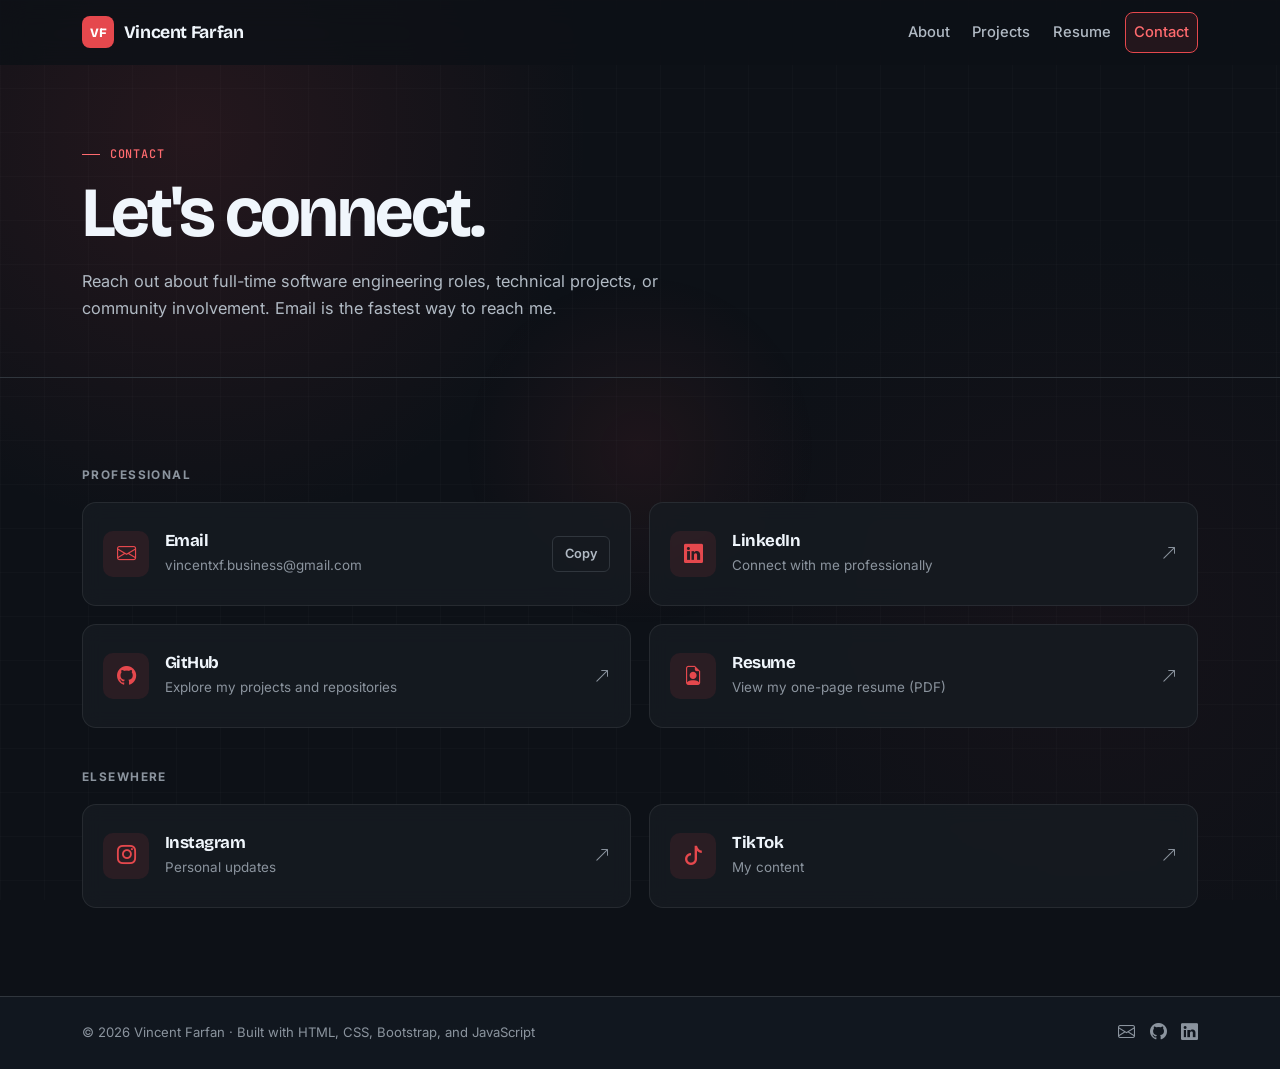
==== commit 5e223225: "Polish homepage: featured projects with visuals, now & next timeline, new type - Move featured work " ====
--- a/contact.html
+++ b/contact.html
@@ -14,7 +14,10 @@
     <meta property="og:title" content="Contact | Vincent Farfan" />
     <meta property="og:description" content="Contact Vincent Farfan by email, LinkedIn, or GitHub." />
     <meta property="og:url" content="https://vxf-vinnie.github.io/contact.html" />
-    <meta property="og:image" content="https://vxf-vinnie.github.io/images/vincentpfp.PNG" />
+    <meta property="og:image" content="https://vxf-vinnie.github.io/images/og-card.png" />
+    <meta property="og:image:width" content="1200" />
+    <meta property="og:image:height" content="630" />
+    <meta name="twitter:card" content="summary_large_image" />
     <link rel="canonical" href="https://vxf-vinnie.github.io/contact.html" />
 
     <link rel="icon" href="favicon.svg" type="image/svg+xml" />
@@ -22,7 +25,7 @@
     <!-- Fonts -->
     <link rel="preconnect" href="https://fonts.googleapis.com" />
     <link rel="preconnect" href="https://fonts.gstatic.com" crossorigin />
-    <link href="https://fonts.googleapis.com/css2?family=Inter:wght@400;500;600;700;800&display=swap" rel="stylesheet" />
+    <link href="https://fonts.googleapis.com/css2?family=Bricolage+Grotesque:opsz,wght@12..96,600;12..96,700;12..96,800&family=Inter:wght@400;500;600;700&family=JetBrains+Mono:wght@400;500&display=swap" rel="stylesheet" />
 
     <!-- Bootstrap + icons -->
     <link href="https://cdn.jsdelivr.net/npm/bootstrap@5.3.7/dist/css/bootstrap.min.css" rel="stylesheet" />
--- a/style.css
+++ b/style.css
@@ -19,6 +19,11 @@
     --accent-hover: #f2555a;
     --accent-soft: rgba(229, 72, 77, 0.1);
     --accent-border: rgba(229, 72, 77, 0.35);
+    --accent-text: #ff6b6f;   /* accent for small text: passes WCAG AA on the dark background */
+
+    --font-body: "Inter", -apple-system, BlinkMacSystemFont, "Segoe UI", sans-serif;
+    --font-display: "Bricolage Grotesque", "Inter", -apple-system, BlinkMacSystemFont, sans-serif;
+    --font-mono: "JetBrains Mono", ui-monospace, SFMono-Regular, Menlo, Consolas, monospace;
 
     --radius: 14px;
     --radius-sm: 8px;
@@ -49,7 +54,7 @@
     flex-direction: column;
 
     color: var(--text);
-    font-family: "Inter", -apple-system, BlinkMacSystemFont, "Segoe UI", sans-serif;
+    font-family: var(--font-body);
     font-size: 0.97rem;
     line-height: 1.65;
 
@@ -104,17 +109,24 @@
     font-weight: 700;
 }
 
+h1,
+h2 {
+    font-family: var(--font-display);
+    font-weight: 700;
+    text-wrap: balance;
+}
+
 h1 {
     max-width: 780px;
-    font-size: clamp(2.3rem, 5vw, 3.9rem);
-    line-height: 1.08;
-    letter-spacing: -0.035em;
+    font-size: clamp(2.5rem, 6vw, 4.4rem);
+    line-height: 1.02;
+    letter-spacing: -0.04em;
 }
 
 h2 {
-    font-size: clamp(1.6rem, 3vw, 2.25rem);
-    line-height: 1.2;
-    letter-spacing: -0.02em;
+    font-size: clamp(1.7rem, 3.2vw, 2.5rem);
+    line-height: 1.1;
+    letter-spacing: -0.03em;
 }
 
 h3 {
@@ -133,7 +145,7 @@
 }
 
 .text-accent {
-    color: var(--accent);
+    color: var(--accent-text);
 }
 
 .skip-link {
@@ -180,7 +192,8 @@
     align-items: center;
     gap: 0.6rem;
     color: var(--text);
-    font-size: 1.05rem;
+    font-family: var(--font-display);
+    font-size: 1.1rem;
     font-weight: 700;
     letter-spacing: -0.02em;
 }
@@ -219,7 +232,7 @@
 }
 
 .site-navbar .nav-link.active {
-    color: var(--accent);
+    color: var(--accent-text);
 }
 
 .contact-nav-link {
@@ -246,16 +259,27 @@
 ======================================== */
 
 .eyebrow {
-    margin-bottom: 0.75rem;
-    color: var(--accent);
-    font-size: 0.72rem;
-    font-weight: 700;
-    letter-spacing: 0.14em;
+    margin-bottom: 0.85rem;
+    display: inline-flex;
+    align-items: center;
+    gap: 0.6rem;
+    color: var(--accent-text);
+    font-family: var(--font-mono);
+    font-size: 0.74rem;
+    font-weight: 500;
+    letter-spacing: 0.08em;
     text-transform: uppercase;
 }
 
+.eyebrow::before {
+    content: "";
+    width: 18px;
+    height: 1px;
+    background: currentColor;
+}
+
 .page-section {
-    padding: 4.5rem 0;
+    padding: 5.5rem 0;
 }
 
 .alternate-section {
@@ -309,7 +333,7 @@
 ======================================== */
 
 .about-hero {
-    padding: 5rem 0 4.5rem;
+    padding: 5.5rem 0 4.5rem;
 }
 
 .status-pill {
@@ -342,8 +366,8 @@
 }
 
 .hero-lead {
-    max-width: 680px;
-    margin-top: 1.3rem;
+    max-width: 640px;
+    margin-top: 1.4rem;
     margin-bottom: 0.9rem;
     color: var(--text);
     font-size: clamp(1.05rem, 1.6vw, 1.22rem);
@@ -351,13 +375,13 @@
 }
 
 .hero-description {
-    max-width: 640px;
+    max-width: 600px;
     margin-bottom: 0;
     font-size: 0.98rem;
 }
 
 .profile-photo-wrapper {
-    width: min(290px, 70vw);
+    width: min(300px, 70vw);
     aspect-ratio: 1;
     margin-inline: auto;
     padding: 6px;
@@ -480,7 +504,7 @@
     display: inline-flex;
     align-items: center;
     gap: 0.35rem;
-    color: var(--accent);
+    color: var(--accent-text);
     font-size: 0.92rem;
     font-weight: 600;
     text-decoration: none;
@@ -496,82 +520,6 @@
 
 .text-link:hover i {
     transform: translateX(3px);
-}
-
-
-/* ========================================
-   Information Cards
-======================================== */
-
-.information-card {
-    height: 100%;
-    padding: 1.6rem;
-}
-
-.card-icon {
-    width: 46px;
-    height: 46px;
-    margin-bottom: 1.1rem;
-    display: grid;
-    place-items: center;
-    background: var(--accent-soft);
-    border-radius: 10px;
-    color: var(--accent);
-    font-size: 1.3rem;
-}
-
-.information-card h3 {
-    margin-bottom: 0.55rem;
-}
-
-.information-card p {
-    margin-bottom: 0;
-    font-size: 0.94rem;
-}
-
-
-/* ========================================
-   Involvement
-======================================== */
-
-.involvement-card {
-    padding: 1.75rem;
-    display: flex;
-    align-items: flex-start;
-    gap: 1.25rem;
-}
-
-.involvement-icon {
-    width: 52px;
-    height: 52px;
-    flex-shrink: 0;
-    display: grid;
-    place-items: center;
-    background: var(--accent-soft);
-    border-radius: 12px;
-    color: var(--accent);
-    font-size: 1.4rem;
-}
-
-.involvement-card h3 {
-    margin-bottom: 0.2rem;
-}
-
-.involvement-meta {
-    margin-bottom: 0.85rem;
-    color: var(--text-muted);
-    font-size: 0.86rem;
-}
-
-.involvement-card ul {
-    margin: 0;
-    padding-left: 1.1rem;
-    color: var(--text-secondary);
-    font-size: 0.94rem;
-}
-
-.involvement-card li + li {
-    margin-top: 0.35rem;
 }
 
 
@@ -638,7 +586,7 @@
 
 .project-date {
     color: var(--text-muted);
-    font-family: ui-monospace, SFMono-Regular, Menlo, Consolas, monospace;
+    font-family: var(--font-mono);
     font-size: 0.8rem;
 }
 
@@ -650,7 +598,7 @@
 
 .project-role {
     margin-bottom: 0.9rem;
-    color: var(--accent);
+    color: var(--accent-text);
     font-size: 0.84rem;
     font-weight: 600;
 }
@@ -679,13 +627,14 @@
 }
 
 .tag {
-    padding: 0.26rem 0.62rem;
-    background: var(--accent-soft);
-    border: 1px solid rgba(229, 72, 77, 0.22);
-    border-radius: 999px;
+    padding: 0.22rem 0.55rem;
+    background: rgba(255, 255, 255, 0.03);
+    border: 1px solid var(--border-strong);
+    border-radius: 6px;
     color: var(--text-secondary);
-    font-size: 0.75rem;
-    font-weight: 500;
+    font-family: var(--font-mono);
+    font-size: 0.72rem;
+    font-weight: 400;
 }
 
 .project-links {
@@ -793,14 +742,14 @@
 
 .timeline-date {
     color: var(--text-muted);
-    font-family: ui-monospace, SFMono-Regular, Menlo, Consolas, monospace;
+    font-family: var(--font-mono);
     font-size: 0.78rem;
     white-space: nowrap;
 }
 
 .timeline-role {
     margin-bottom: 0.6rem;
-    color: var(--accent);
+    color: var(--accent-text);
     font-size: 0.86rem;
     font-weight: 600;
 }
@@ -865,21 +814,6 @@
     color: var(--text-secondary);
     font-size: 0.8rem;
 }
-
-/* PDF preview */
-.resume-preview {
-    overflow: hidden;
-    padding: 0;
-}
-
-.resume-frame {
-    width: 100%;
-    height: 820px;
-    display: block;
-    border: 0;
-    background: #fff;
-}
-
 
 /* ========================================
    Contact
@@ -1001,7 +935,12 @@
 ======================================== */
 
 .cta-band {
-    padding: 2.25rem;
+    position: relative;
+    overflow: hidden;
+    padding: 2.5rem;
+    background:
+        radial-gradient(circle at 100% 0%, rgba(229, 72, 77, 0.16), transparent 45%),
+        var(--surface);
     display: flex;
     align-items: center;
     justify-content: space-between;
@@ -1011,7 +950,7 @@
 
 .cta-band h2 {
     margin-bottom: 0.35rem;
-    font-size: 1.5rem;
+    font-size: clamp(1.5rem, 2.6vw, 2rem);
 }
 
 .cta-band p {
@@ -1066,6 +1005,361 @@
 
 
 /* ========================================
+   Featured Work (home page bento grid)
+======================================== */
+
+.work-grid {
+    display: grid;
+    grid-template-columns: repeat(12, minmax(0, 1fr));
+    gap: 1.25rem;
+}
+
+.work-card {
+    display: flex;
+    flex-direction: column;
+    overflow: hidden;
+}
+
+.work-card.span-7 { grid-column: span 7; }
+.work-card.span-5 { grid-column: span 5; }
+
+.work-card:hover {
+    border-color: var(--accent-border);
+    box-shadow: var(--shadow-hover);
+}
+
+/* Media area: every frame shares one height so cards in a row line up */
+.work-media {
+    position: relative;
+    aspect-ratio: 16 / 10;
+    overflow: hidden;
+    background: #0a0d12;
+    border-bottom: 1px solid var(--border);
+}
+
+.work-media img {
+    width: 100%;
+    height: 100%;
+    object-fit: cover;
+    object-position: top center;
+    transition: transform 0.6s cubic-bezier(0.2, 0.7, 0.2, 1);
+}
+
+.work-card:hover .work-media img {
+    transform: scale(1.025);
+}
+
+/* Fake browser chrome around screenshots */
+.browser-frame {
+    display: flex;
+    flex-direction: column;
+}
+
+.browser-frame picture {
+    flex: 1;
+    min-height: 0;
+}
+
+.browser-bar {
+    flex-shrink: 0;
+    display: flex;
+    align-items: center;
+    gap: 6px;
+    padding: 0.55rem 0.8rem;
+    background: #161b22;
+    border-bottom: 1px solid var(--border);
+}
+
+.browser-bar span {
+    width: 9px;
+    height: 9px;
+    border-radius: 50%;
+    background: #30363d;
+}
+
+.browser-bar em {
+    margin-left: 0.6rem;
+    color: var(--text-muted);
+    font-family: var(--font-mono);
+    font-size: 0.68rem;
+    font-style: normal;
+}
+
+/* Code excerpt frame */
+.code-frame {
+    display: flex;
+    flex-direction: column;
+    background: #0a0d12;
+}
+
+.code-bar {
+    flex-shrink: 0;
+    display: flex;
+    justify-content: space-between;
+    padding: 0.55rem 0.9rem;
+    background: #161b22;
+    border-bottom: 1px solid var(--border);
+    color: var(--text-muted);
+    font-family: var(--font-mono);
+    font-size: 0.68rem;
+}
+
+.code-bar span:first-child {
+    color: var(--text-secondary);
+}
+
+.code-frame pre {
+    flex: 1;
+    margin: 0;
+    padding: 1rem 1.1rem;
+    overflow: hidden;
+    color: #c9d1d9;
+    font-family: var(--font-mono);
+    font-size: clamp(0.66rem, 0.9vw, 0.76rem);
+    line-height: 1.6;
+    white-space: pre;
+}
+
+.tk-kw { color: #ff7b72; }
+.tk-ty { color: #79c0ff; }
+.tk-at { color: #d2a8ff; }
+.tk-cm { color: #8b949e; font-style: italic; }
+
+/* Diagram frame */
+.diagram-frame {
+    display: grid;
+    place-items: center;
+    background: #0d1117;
+}
+
+.diagram-frame a {
+    display: block;
+    width: 100%;
+    height: 100%;
+}
+
+.diagram-frame img {
+    object-fit: contain;
+    object-position: center;
+    padding: 0.75rem;
+}
+
+.work-body {
+    flex: 1;
+    display: flex;
+    flex-direction: column;
+    padding: 1.5rem 1.6rem 1.4rem;
+}
+
+.work-meta {
+    margin-bottom: 0.55rem;
+    display: flex;
+    justify-content: space-between;
+    gap: 1rem;
+    color: var(--text-muted);
+    font-family: var(--font-mono);
+    font-size: 0.72rem;
+}
+
+.work-card h3 {
+    margin-bottom: 0.5rem;
+    font-family: var(--font-display);
+    font-size: 1.45rem;
+    letter-spacing: -0.025em;
+}
+
+.work-card p {
+    margin-bottom: 0;
+    font-size: 0.93rem;
+}
+
+.work-card .tag-list {
+    padding-top: 1.1rem;
+}
+
+.work-links {
+    margin-top: 1.1rem;
+    padding-top: 1rem;
+    display: flex;
+    flex-wrap: wrap;
+    align-items: center;
+    justify-content: space-between;
+    gap: 0.75rem 1.25rem;
+    border-top: 1px solid var(--border);
+}
+
+.work-links .text-link {
+    font-size: 0.88rem;
+}
+
+/* Capstone: text-only feature card, set apart with a larger lead and accent rail */
+.work-card-feature {
+    position: relative;
+    background:
+        radial-gradient(circle at 0% 100%, rgba(229, 72, 77, 0.14), transparent 50%),
+        var(--surface);
+}
+
+.work-card-feature::before {
+    content: "";
+    position: absolute;
+    inset: 0 auto 0 0;
+    width: 3px;
+    background: linear-gradient(var(--accent), transparent);
+}
+
+.work-card-feature .work-body {
+    justify-content: center;
+    padding: 2rem 2.1rem 1.6rem;
+}
+
+.work-card-feature .tag-list {
+    margin-top: 0;
+    padding-top: 1.5rem;
+}
+
+.work-card-feature h3 {
+    font-size: clamp(1.6rem, 2.6vw, 2.1rem);
+    line-height: 1.1;
+}
+
+.work-feature-lead {
+    max-width: 560px;
+    color: var(--text) !important;
+    font-size: 1.02rem !important;
+    line-height: 1.6;
+}
+
+.work-points {
+    margin: 1.1rem 0 0;
+    padding: 0;
+    list-style: none;
+    color: var(--text-secondary);
+    font-size: 0.92rem;
+}
+
+.work-points li {
+    position: relative;
+    padding-left: 1.2rem;
+}
+
+.work-points li + li {
+    margin-top: 0.45rem;
+}
+
+.work-points li::before {
+    content: "";
+    position: absolute;
+    left: 0;
+    top: 0.68em;
+    width: 8px;
+    height: 1px;
+    background: var(--accent);
+}
+
+
+#work {
+    padding-top: 2.5rem;
+}
+
+/* ========================================
+   About + Now & Next
+======================================== */
+
+.about-copy {
+    margin-top: 1.4rem;
+}
+
+.now-list {
+    margin: 0.4rem 0 0;
+    padding: 0;
+    list-style: none;
+}
+
+.now-item {
+    position: relative;
+    display: grid;
+    grid-template-columns: 140px 1fr;
+    gap: 1.25rem;
+    padding: 1.25rem 0;
+    border-top: 1px solid var(--border-strong);
+}
+
+.now-item:last-child {
+    border-bottom: 1px solid var(--border-strong);
+}
+
+.now-date {
+    padding-top: 0.2rem;
+    color: var(--text-muted);
+    font-family: var(--font-mono);
+    font-size: 0.74rem;
+}
+
+.now-item:not(.is-next) .now-date::before {
+    content: "";
+    display: inline-block;
+    width: 7px;
+    height: 7px;
+    margin-right: 0.5rem;
+    border-radius: 50%;
+    background: #3fb950;
+    vertical-align: 1px;
+}
+
+.now-item h3 {
+    margin-bottom: 0.3rem;
+    font-size: 1.02rem;
+}
+
+.now-item p {
+    margin-bottom: 0;
+    font-size: 0.92rem;
+}
+
+.inline-link {
+    color: var(--text);
+    text-decoration: underline;
+    text-decoration-color: var(--accent);
+    text-underline-offset: 3px;
+    transition: color var(--ease);
+}
+
+.inline-link:hover {
+    color: var(--accent-text);
+}
+
+@media (max-width: 991px) {
+    .work-card.span-7,
+    .work-card.span-5 {
+        grid-column: 1 / -1;
+    }
+
+    /* Stacked cards don't need matching heights, so let the code fit */
+    .code-frame {
+        aspect-ratio: auto;
+    }
+}
+
+@media (max-width: 575px) {
+    .now-item {
+        grid-template-columns: 1fr;
+        gap: 0.35rem;
+    }
+
+    .work-body,
+    .work-card-feature .work-body {
+        padding: 1.25rem 1.2rem 1.15rem;
+    }
+
+    .work-meta {
+        flex-wrap: wrap;
+        gap: 0.1rem 1rem;
+    }
+}
+
+
+/* ========================================
    Scroll Reveal
 ======================================== */
 
@@ -1096,7 +1390,18 @@
     }
 
     .about-hero {
-        padding: 3.5rem 0 3.5rem;
+        padding: 2.5rem 0 3.5rem;
+    }
+
+    /* Photo sits left-aligned above the text instead of floating centered */
+    .profile-photo-wrapper {
+        width: 128px;
+        margin-inline: 0;
+        padding: 4px;
+    }
+
+    .profile-photo {
+        border-width: 4px;
     }
 
     .quick-facts {
@@ -1126,17 +1431,10 @@
         padding: 3.5rem 0 2.75rem;
     }
 
-    .profile-photo-wrapper {
-        width: min(230px, 64vw);
-    }
-
     .contact-grid {
         grid-template-columns: 1fr;
     }
 
-    .resume-frame {
-        height: 600px;
-    }
 }
 
 @media (max-width: 575px) {
@@ -1160,14 +1458,8 @@
 
     .project-card,
     .resume-card,
-    .information-card,
-    .involvement-card,
     .cta-band {
         padding: 1.3rem;
-    }
-
-    .involvement-card {
-        flex-direction: column;
     }
 
     .education-meta {
@@ -1206,3 +1498,28 @@
         transform: none;
     }
 }
+
+/* Media at the top of a Projects-page card bleeds to the card edges */
+.project-card .project-media {
+    margin: -1.75rem -1.75rem 1.4rem;
+    border-radius: var(--radius) var(--radius) 0 0;
+}
+
+.project-card.featured .project-media {
+    aspect-ratio: 21 / 9;
+}
+
+.project-card:target {
+    border-color: var(--accent-border);
+    box-shadow: var(--shadow-hover);
+}
+
+@media (max-width: 575px) {
+    .project-card .project-media {
+        margin: -1.3rem -1.3rem 1.2rem;
+    }
+}
+
+.project-card.featured .code-frame {
+    aspect-ratio: auto;
+}
